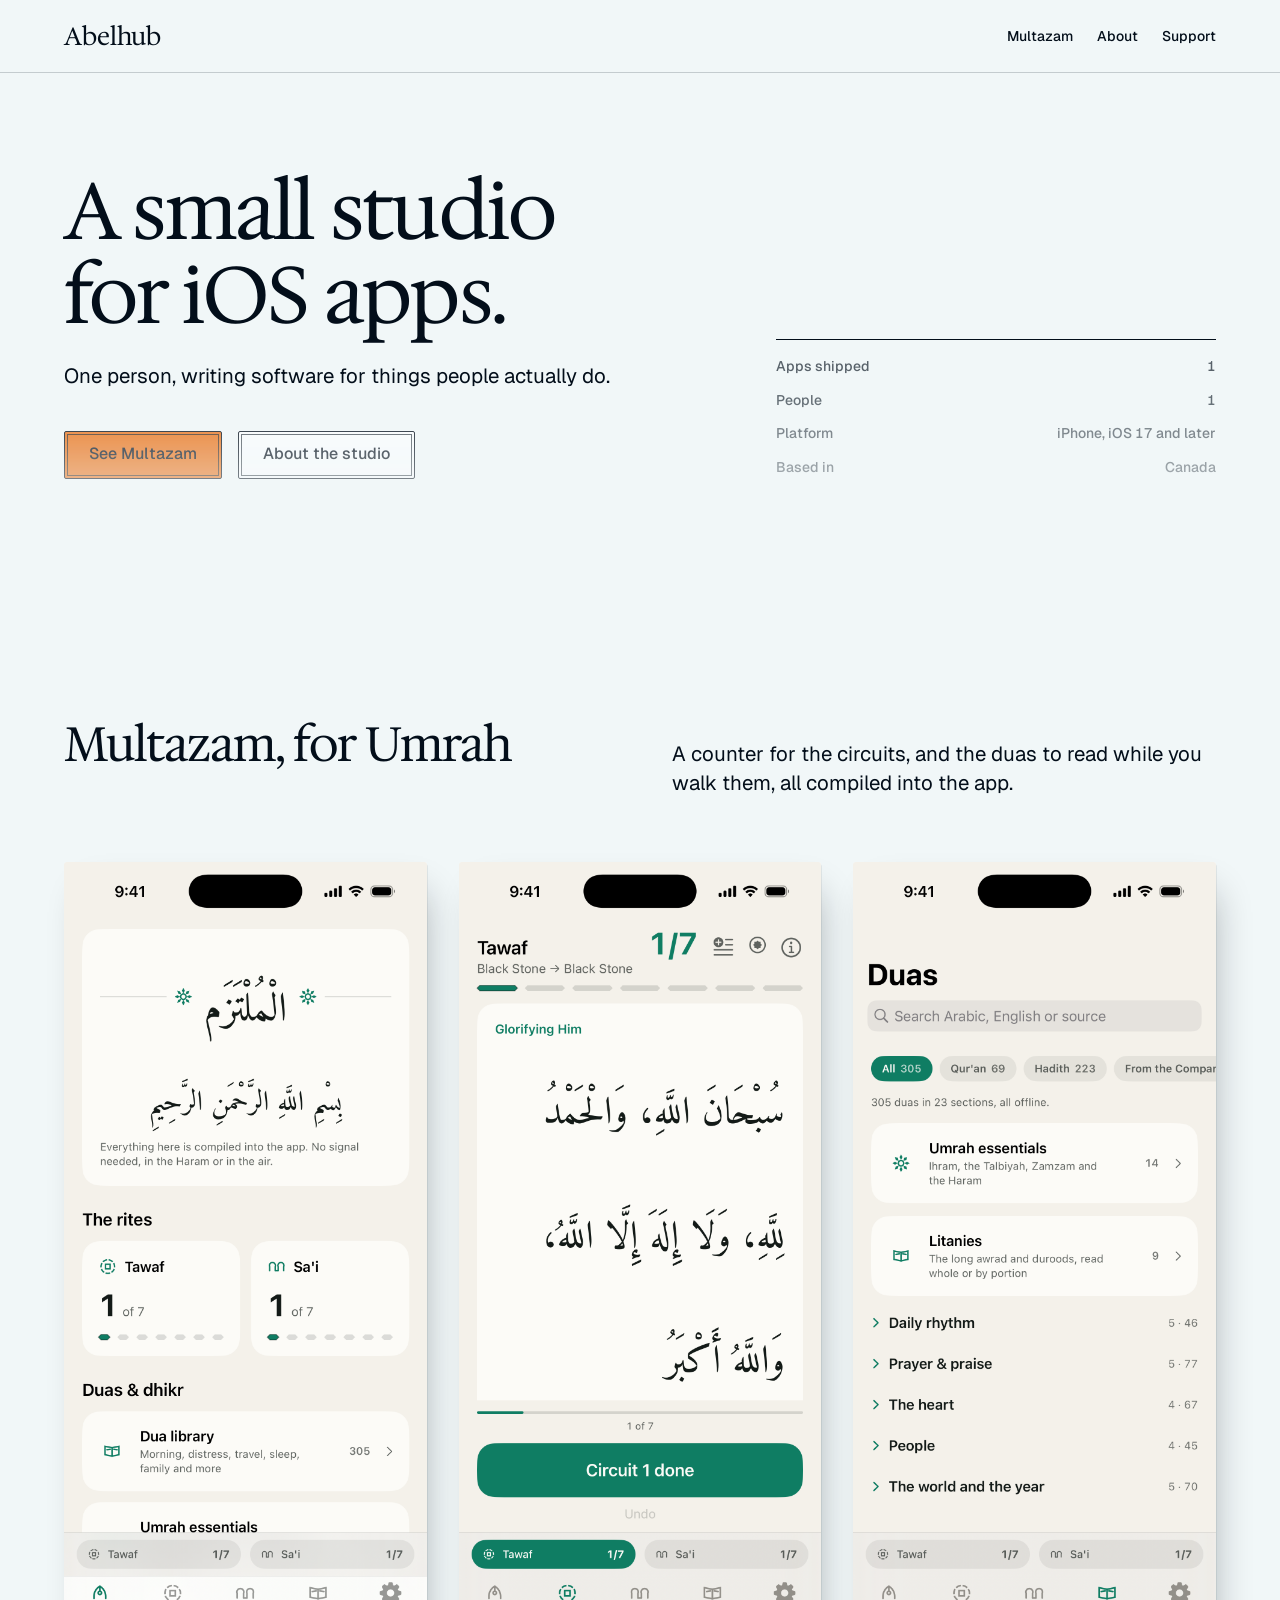
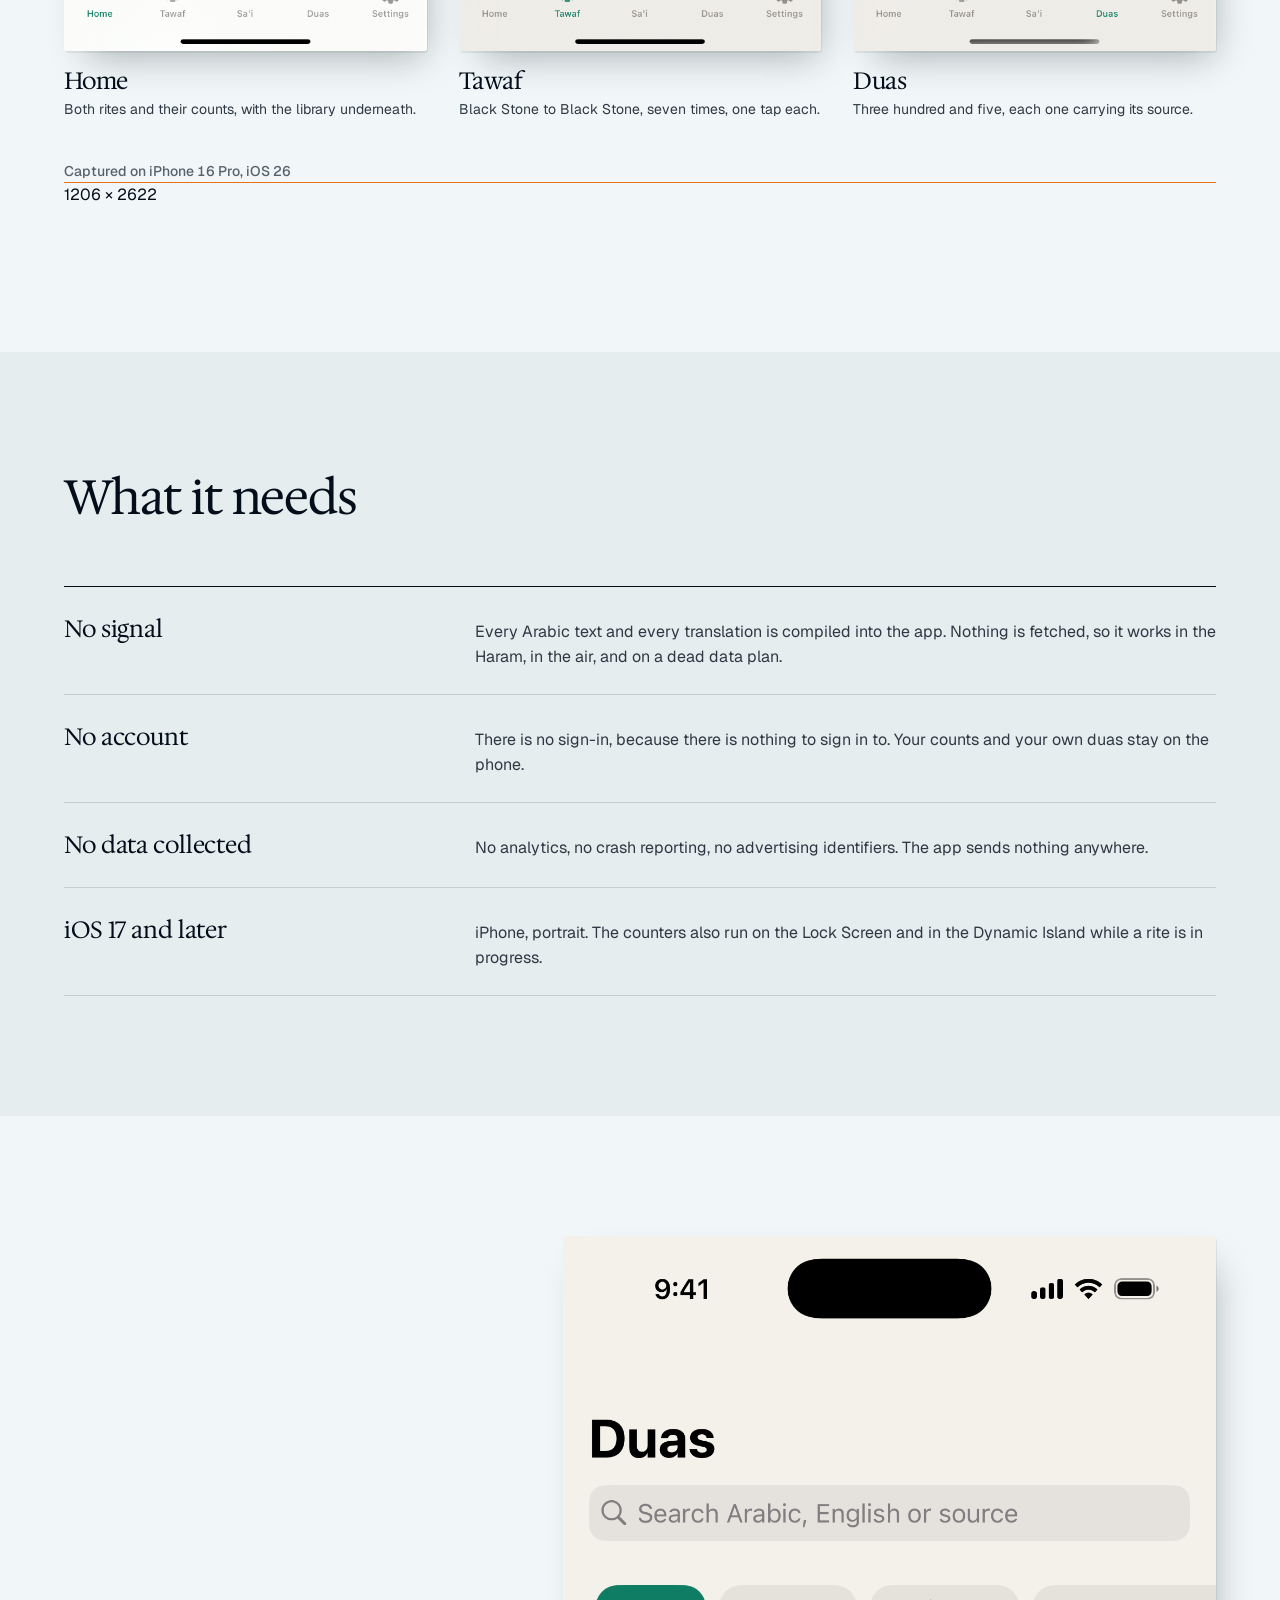
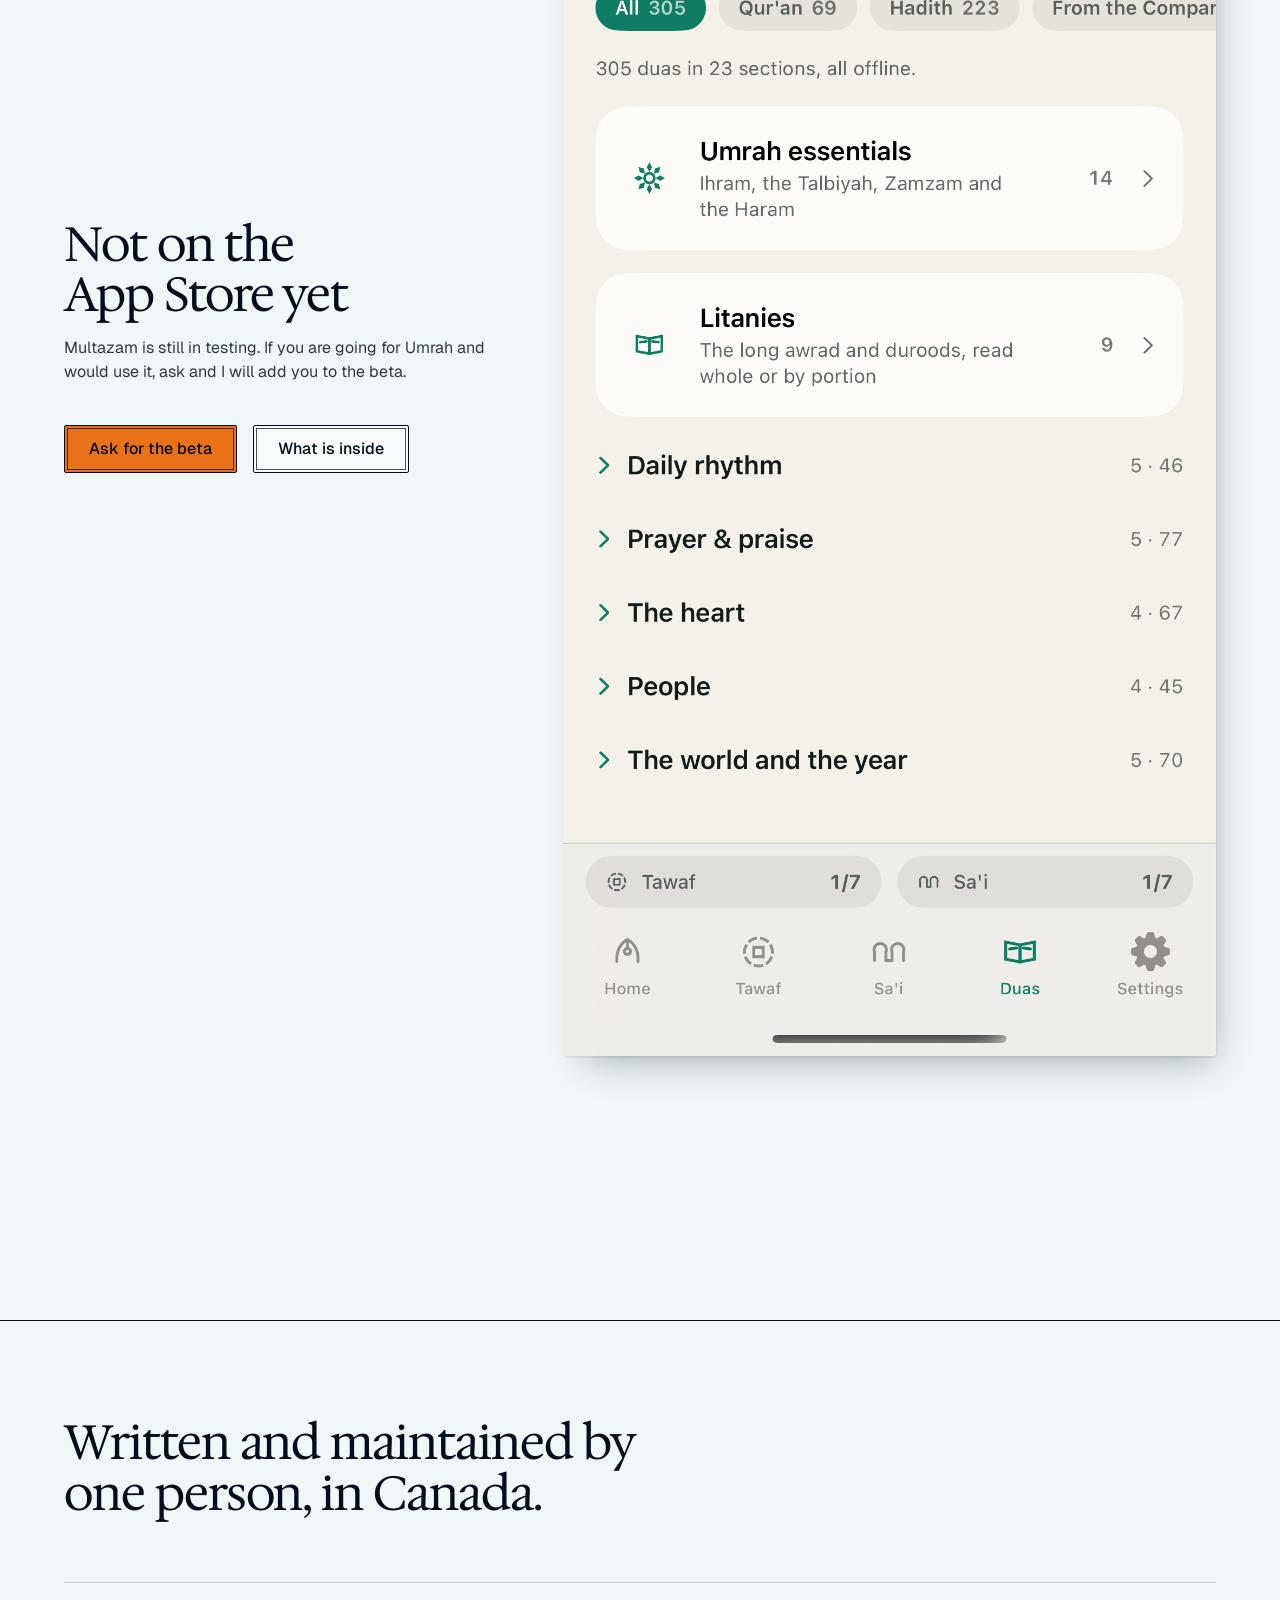
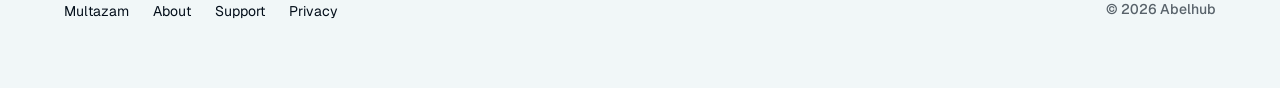
==== index.html @ 6ffc84e2 "Rebuild abelhub.com as static files for GitHub Pages Replaces the WordPress site. One page for the s" ====
<!doctype html>
<html lang="en">
<head>
<meta charset="utf-8">
<meta name="viewport" content="width=device-width, initial-scale=1">
<title>Abelhub, iOS apps made carefully</title>
<meta name="description" content="Abelhub is Abel Bacchus's studio. It makes Multazam, an offline iPhone companion for Umrah.">
<link rel="preconnect" href="https://fonts.googleapis.com">
<link rel="preconnect" href="https://fonts.gstatic.com" crossorigin>
<link href="https://fonts.googleapis.com/css2?family=Hedvig+Letters+Serif:opsz@12..24&family=Geist:wght@400;500&display=swap" rel="stylesheet">
<link rel="stylesheet" href="./site.css">
</head>
<body>

<header class="nav proof">
  <div class="container">
    <a class="wordmark" href="./">Abelhub</a>
    <nav aria-label="Primary">
      <ul class="nav-links">
        <li><a href="./apps/multazam.html">Multazam</a></li>
        <li><a href="./about.html">About</a></li>
        <li><a href="./contact.html">Support</a></li>
      </ul>
    </nav>
  </div>
</header>

<main>
  <section class="hero proof proof--fade">
    <div class="container">
      <div class="hero-grid">
        <div>
          <h1>A small studio for iOS apps.</h1>
          <p class="lead">One person, writing software for things people actually do.</p>
          <div class="actions">
            <a class="btn btn--primary" href="./apps/multazam.html">See Multazam</a>
            <a class="btn" href="./about.html">About the studio</a>
          </div>
        </div>
        <div class="hero-meta label">
          <div><span>Apps shipped</span><span class="num">1</span></div>
          <div><span>People</span><span class="num">1</span></div>
          <div><span>Platform</span><span>iPhone, iOS 17 and later</span></div>
          <div><span>Based in</span><span>Canada</span></div>
        </div>
      </div>
    </div>
  </section>

  <section class="section section--l">
    <div class="container">
      <div class="head head--split">
        <h2>Multazam, for Umrah</h2>
        <p class="lead">A counter for the circuits, and the duas to read while you walk them, all compiled into the app.</p>
      </div>

      <div class="screens">
        <article class="screen">
          <figure>
            <div class="shot crop crop--wide"><img src="./assets/multazam-home.png" alt="The Multazam home screen: the name in Arabic, the Bismillah, and cards counting Tawaf and Sa‘i." width="1206" height="2622" loading="lazy"></div>
          </figure>
          <figcaption>
            <h3>Home</h3>
            <p>Both rites and their counts, with the library underneath.</p>
          </figcaption>
        </article>
        <article class="screen">
          <figure>
            <div class="shot crop crop--wide"><img src="./assets/multazam-tawaf.png" alt="The Tawaf screen, showing circuit 1 of 7, an Arabic dhikr, and a button marking the circuit done." width="1206" height="2622" loading="lazy"></div>
          </figure>
          <figcaption>
            <h3>Tawaf</h3>
            <p>Black Stone to Black Stone, seven times, one tap each.</p>
          </figcaption>
        </article>
        <article class="screen">
          <figure>
            <div class="shot crop crop--wide"><img src="./assets/multazam-duas.png" alt="The dua library in Multazam, listing categories of supplications." width="1206" height="2622" loading="lazy"></div>
          </figure>
          <figcaption>
            <h3>Duas</h3>
            <p>Three hundred and five, each one carrying its source.</p>
          </figcaption>
        </article>
      </div>

      <p class="label rule-read" style="margin-top: var(--space-xl);">
        <span>Captured on iPhone 16 Pro, iOS 26</span><hr class="guide" aria-hidden="true"><span>1206 × 2622</span>
      </p>
    </div>
  </section>

  <section class="section band">
    <div class="container">
      <div class="head">
        <h2>What it needs</h2>
      </div>
      <dl class="set">
        <div class="row">
          <dt>No signal</dt>
          <dd>Every Arabic text and every translation is compiled into the app. Nothing is fetched, so it works in the Haram, in the air, and on a dead data plan.</dd>
        </div>
        <div class="row">
          <dt>No account</dt>
          <dd>There is no sign-in, because there is nothing to sign in to. Your counts and your own duas stay on the phone.</dd>
        </div>
        <div class="row">
          <dt>No data collected</dt>
          <dd>No analytics, no crash reporting, no advertising identifiers. The app sends nothing anywhere.</dd>
        </div>
        <div class="row">
          <dt>iOS 17 and later</dt>
          <dd>iPhone, portrait. The counters also run on the Lock Screen and in the Dynamic Island while a rite is in progress.</dd>
        </div>
      </dl>
    </div>
  </section>


  <section class="section">
    <div class="container">
      <div class="split">
        <div>
          <h2>Not on the App Store yet</h2>
          <p class="measure" style="margin-top: var(--space-md);">Multazam is still in testing. If you are going for Umrah and would use it, ask and I will add you to the beta.</p>
          <div class="actions" style="margin-top: var(--space-xl);">
            <a class="btn btn--primary" href="https://abelhub.atlassian.net/servicedesk/customer/portal/1">Ask for the beta</a>
            <a class="btn" href="./apps/multazam.html">What is inside</a>
          </div>
        </div>
        <figure style="margin: 0;">
          <div class="shot crop crop--wide"><img src="./assets/multazam-duas.png" alt="The dua library in Multazam, listing categories of supplications." width="1206" height="2622" loading="lazy"></div>
        </figure>
      </div>
    </div>
  </section>

</main>

<footer class="footer proof">
  <div class="container">
    <p class="sign">Written and maintained by one person, in Canada.</p>
    <div class="footer-foot">
      <ul class="footer-links">
        <li><a href="./apps/multazam.html">Multazam</a></li>
        <li><a href="./about.html">About</a></li>
        <li><a href="./contact.html">Support</a></li>
        <li><a href="./legal/multazam-privacy.html">Privacy</a></li>
      </ul>
      <p class="label">© 2026 Abelhub</p>
    </div>
  </div>
</footer>

</body>
</html>
---- site.css ----
/* Hallmark · shape: Marquee Hero · genre: editorial · theme: Studio (deal 1/3, seed small-static-abelhub-com-6acc·b96bb7f6·2026-11-04·r0) · job: try · draw: d36630
 * hero: Banner · nav: edge-aligned · footer: letter close · imagery: the product (simulator captures) · signature: the three real screens held on their own proof sheet, measured
 * axes: light/roman-serif/warm · posture: restrained · contrast: pass · fold: pass · v2.0.0 */
/* Hallmark · pre-emit critique: P4 H4 E3 S4 R4 V4 · weakest: E, the second app has no capture yet, so it sits in a slot with its facts rather than a drawn stand-in */
@import url("./tokens.css");
@import url("./base.css");

:root { --mask-opaque: oklch(0% 0.006 215); }

/* ---- proof ground, crop marks ---- */
.proof {
  background-image: var(--grain), radial-gradient(circle at 1px 1px, var(--color-dot) 1px, transparent 1.4px);
  background-size: 160px 160px, 24px 24px;
}
.proof--fade { -webkit-mask-image: linear-gradient(to bottom, var(--mask-opaque) 62%, transparent); mask-image: linear-gradient(to bottom, var(--mask-opaque) 62%, transparent); }

.crop { position: relative; --l: 8px; --o: 12px; }
.crop::before {
  content: ""; position: absolute; inset: calc(-1 * var(--o)); pointer-events: none;
  background:
    linear-gradient(var(--color-mark), var(--color-mark)) 0 var(--o) / var(--l) 1px no-repeat,
    linear-gradient(var(--color-mark), var(--color-mark)) var(--o) 0 / 1px var(--l) no-repeat,
    linear-gradient(var(--color-mark), var(--color-mark)) 100% var(--o) / var(--l) 1px no-repeat,
    linear-gradient(var(--color-mark), var(--color-mark)) calc(100% - var(--o)) 0 / 1px var(--l) no-repeat,
    linear-gradient(var(--color-mark), var(--color-mark)) 0 calc(100% - var(--o)) / var(--l) 1px no-repeat,
    linear-gradient(var(--color-mark), var(--color-mark)) var(--o) 100% / 1px var(--l) no-repeat,
    linear-gradient(var(--color-mark), var(--color-mark)) 100% calc(100% - var(--o)) / var(--l) 1px no-repeat,
    linear-gradient(var(--color-mark), var(--color-mark)) calc(100% - var(--o)) 100% / 1px var(--l) no-repeat;
}
.crop--wide { --l: 14px; --o: 18px; }

/* ---- type helpers ---- */
.label { font-size: var(--text-sm); font-weight: 500; color: var(--color-muted); font-variant-numeric: tabular-nums; }
.measure { max-width: 62ch; color: var(--color-ink-2); }
.display-s { font-family: var(--font-display); font-weight: var(--display-weight); font-size: var(--text-display-s); letter-spacing: var(--tracking-display); line-height: 1.02; }

/* ---- controls ---- */
.btn {
  position: relative; display: inline-flex; align-items: center; justify-content: center;
  min-height: 48px; padding-inline: var(--space-lg);
  border: var(--rule-hair) solid var(--color-ink); border-radius: 2px;
  background: var(--color-paper-hi); color: var(--color-ink);
  font-weight: 500; text-decoration: none; cursor: pointer;
  transition: background-color var(--dur-short) var(--ease-out), color var(--dur-short) var(--ease-out), transform var(--dur-short) var(--ease-out);
}
.btn::after { content: ""; position: absolute; inset: 2px; border: var(--rule-hair) solid var(--color-mark); pointer-events: none; }
.btn:hover { background: var(--color-paper-2); }
.btn:active { transform: translateY(1px); }
.btn--primary { background: var(--color-accent); color: var(--color-accent-ink); border-color: var(--color-accent-ink); }
.btn--primary:hover { background: color-mix(in oklab, var(--color-accent) 88%, var(--color-ink)); }
.btn[aria-disabled="true"] { opacity: 0.55; pointer-events: none; }
.actions { display: flex; flex-wrap: wrap; gap: var(--space-md); }

/* ---- nav: edge-aligned ---- */
.nav { border-bottom: var(--rule-hair) solid var(--color-rule); }
.nav .container { display: flex; align-items: center; justify-content: space-between; gap: var(--space-lg); min-height: 72px; }
.wordmark { font-family: var(--font-display); font-weight: var(--display-weight); font-size: 25px; letter-spacing: -0.005em; text-decoration: none; }
.nav-links { display: flex; align-items: center; gap: var(--space-lg); list-style: none; margin: 0; padding: 0; }
.nav-links a { font-size: var(--text-sm); font-weight: 500; text-decoration: none; }
.nav-links a:hover { text-decoration: underline; text-decoration-color: var(--color-accent); }

/* ---- hero: Banner ---- */
.hero { padding-block: var(--space-3xl) var(--space-3xl); }
.hero-grid { display: grid; grid-template-columns: minmax(0, 7fr) minmax(0, 5fr); gap: var(--space-3xl); align-items: end; }
.hero h1 { font-size: var(--text-display); max-width: 14ch; }
.hero .lead { margin-top: var(--space-lg); }
.hero .actions { margin-top: var(--space-xl); }
.hero-meta { display: grid; gap: var(--space-sm); align-content: end; border-top: var(--rule-hair) solid var(--color-ink); padding-top: var(--space-md); }
.hero-meta div { display: flex; justify-content: space-between; gap: var(--space-md); }
.guide { height: var(--rule-hair); background: var(--color-accent); border: 0; margin: 0; }

/* ---- sections ---- */
.section { padding-block: var(--section-gap-s); }
.section--l { padding-block: var(--section-gap); }
.band { background: var(--color-paper-2); }
.head { display: grid; gap: var(--space-md); margin-bottom: var(--space-2xl); }
.head--split { grid-template-columns: 5fr 5fr; gap: var(--space-2xl); align-items: baseline; }
.head--split .lead { justify-self: end; }

/* ---- screens: the signature ---- */
.screens { display: grid; grid-template-columns: repeat(3, minmax(0, 1fr)); gap: var(--gap-columns); }
.screen { display: grid; gap: var(--space-md); }
.screen figure { margin: 0; }
.shot { background: var(--color-paper-hi); box-shadow: var(--shadow-sheet); border-radius: var(--radius-card); overflow: hidden; }
.shot img { width: 100%; }
.screen figcaption { display: grid; gap: var(--space-2xs); }
.screen h3 { font-size: var(--text-title); }
.screen p { font-size: var(--text-sm); color: var(--color-ink-2); }
.rule-read { display: flex; align-items: center; gap: var(--space-sm); }
.rule-read .guide { flex: 1; }

/* ---- rows ---- */
.set { border-top: var(--rule-hair) solid var(--color-ink); margin: 0; }
.set > .row { border-bottom: var(--rule-hair) solid var(--color-rule); }
.row { display: grid; grid-template-columns: 4fr 8fr; gap: var(--space-xl); padding-block: var(--space-lg); align-items: baseline; }
.row dt, .row h3 { font-family: var(--font-display); font-weight: var(--display-weight); font-size: var(--text-title); letter-spacing: -0.005em; margin: 0; }
.row dd { margin: 0; color: var(--color-ink-2); }

/* ---- split ---- */
.split { display: grid; grid-template-columns: minmax(0, 5fr) minmax(0, 7fr); gap: var(--gap-columns); align-items: center; }
.split--flip { grid-template-columns: minmax(0, 7fr) minmax(0, 5fr); }
.slot { aspect-ratio: 4 / 3; border-radius: var(--radius-card); display: grid; place-content: center; text-align: center; padding: var(--space-xl); gap: var(--space-xs); }
.slot .label { color: var(--color-muted); }

/* ---- prose pages ---- */
.prose { max-width: 68ch; display: grid; gap: var(--space-lg); }
.prose h2 { font-size: var(--text-title); margin-top: var(--space-xl); }
.prose ul { margin: 0; padding-left: 1.2em; display: grid; gap: var(--space-xs); color: var(--color-ink-2); }
.prose a { text-decoration-color: var(--color-accent); }
.prose .label + h1 { margin-top: var(--space-xs); }

/* ---- footer: letter close ---- */
.footer { border-top: var(--rule-hair) solid var(--color-ink); padding-block: var(--space-3xl) var(--space-2xl); margin-top: var(--section-gap); }
.footer .sign { font-family: var(--font-display); font-weight: var(--display-weight); font-size: var(--text-section); letter-spacing: var(--tracking-display); line-height: 1.05; max-width: 22ch; }
.footer-foot { display: flex; flex-wrap: wrap; justify-content: space-between; gap: var(--space-lg); margin-top: var(--space-2xl); padding-top: var(--space-md); border-top: var(--rule-hair) solid var(--color-rule); }
.footer-links { display: flex; flex-wrap: wrap; gap: var(--space-lg); list-style: none; margin: 0; padding: 0; }
.footer-links a { font-size: var(--text-sm); text-decoration: none; }
.footer-links a:hover { text-decoration: underline; text-decoration-color: var(--color-accent); }

/* ---- responsive ---- */
@media (max-width: 60rem) {
  .shot { max-width: 340px; margin-inline: auto; }
  .hero-grid, .split, .split--flip, .head--split { grid-template-columns: minmax(0, 1fr); gap: var(--space-xl); }
  .head--split .lead { justify-self: start; }
  .screens { grid-template-columns: repeat(2, minmax(0, 1fr)); gap: var(--gap-columns); }
  .row { grid-template-columns: minmax(0, 1fr); gap: var(--space-xs); }
  .hero h1 { font-size: var(--text-display-s); }
}
@media (max-width: 40rem) {
  .screens { grid-template-columns: minmax(0, 1fr); }
  .nav .container { flex-wrap: wrap; padding-block: var(--space-sm); }
}
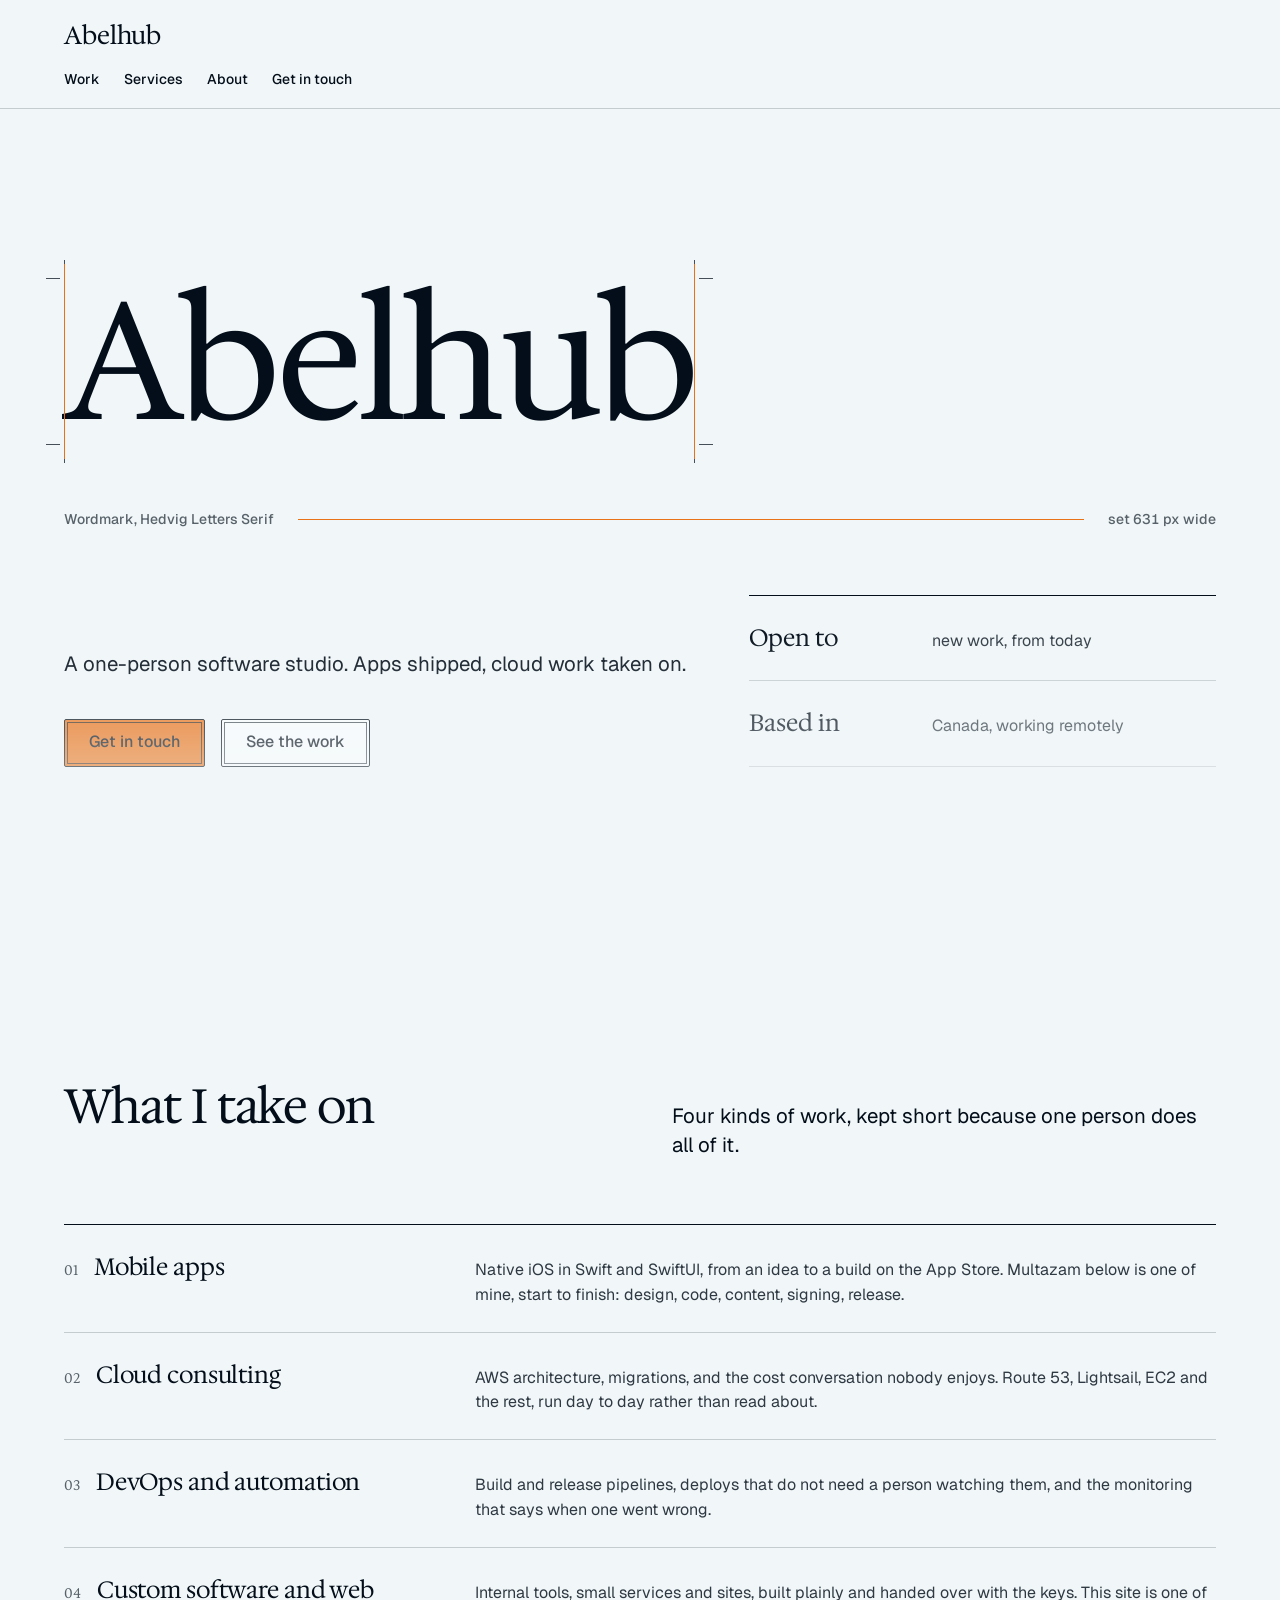
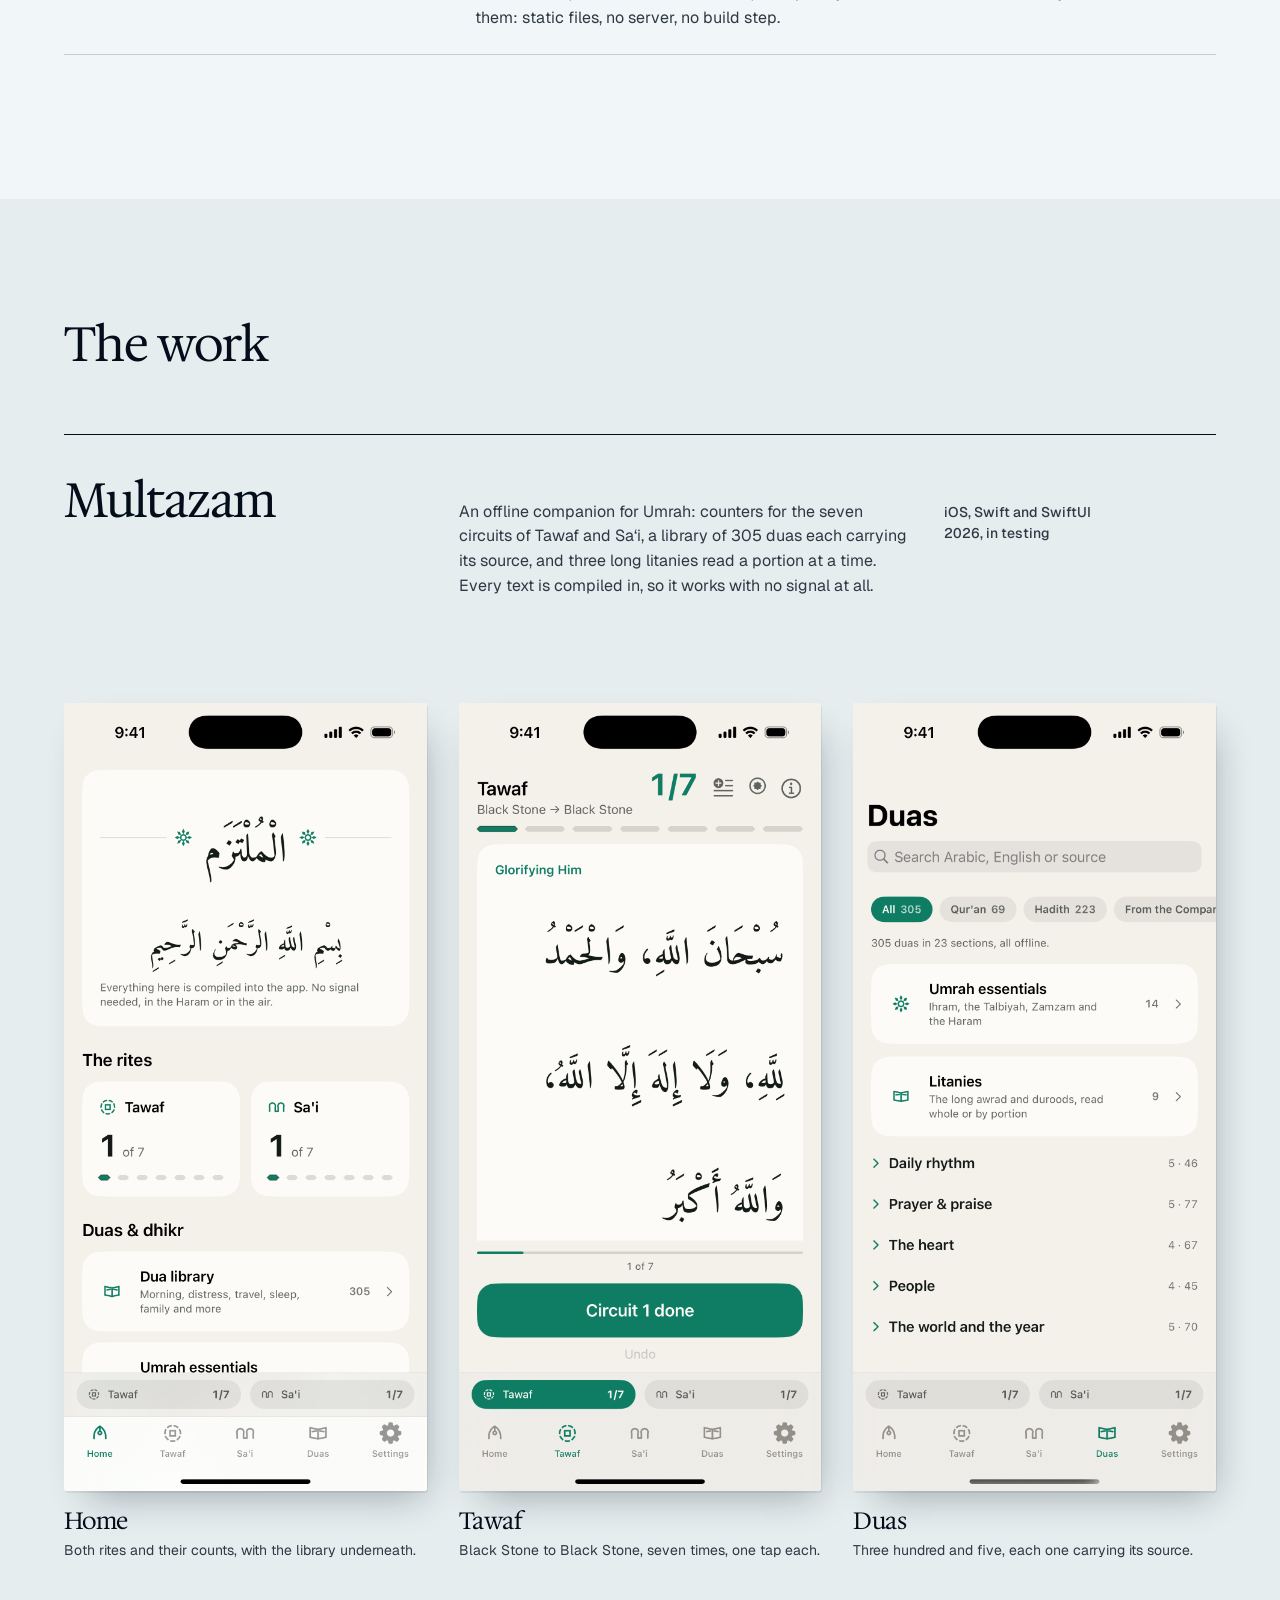
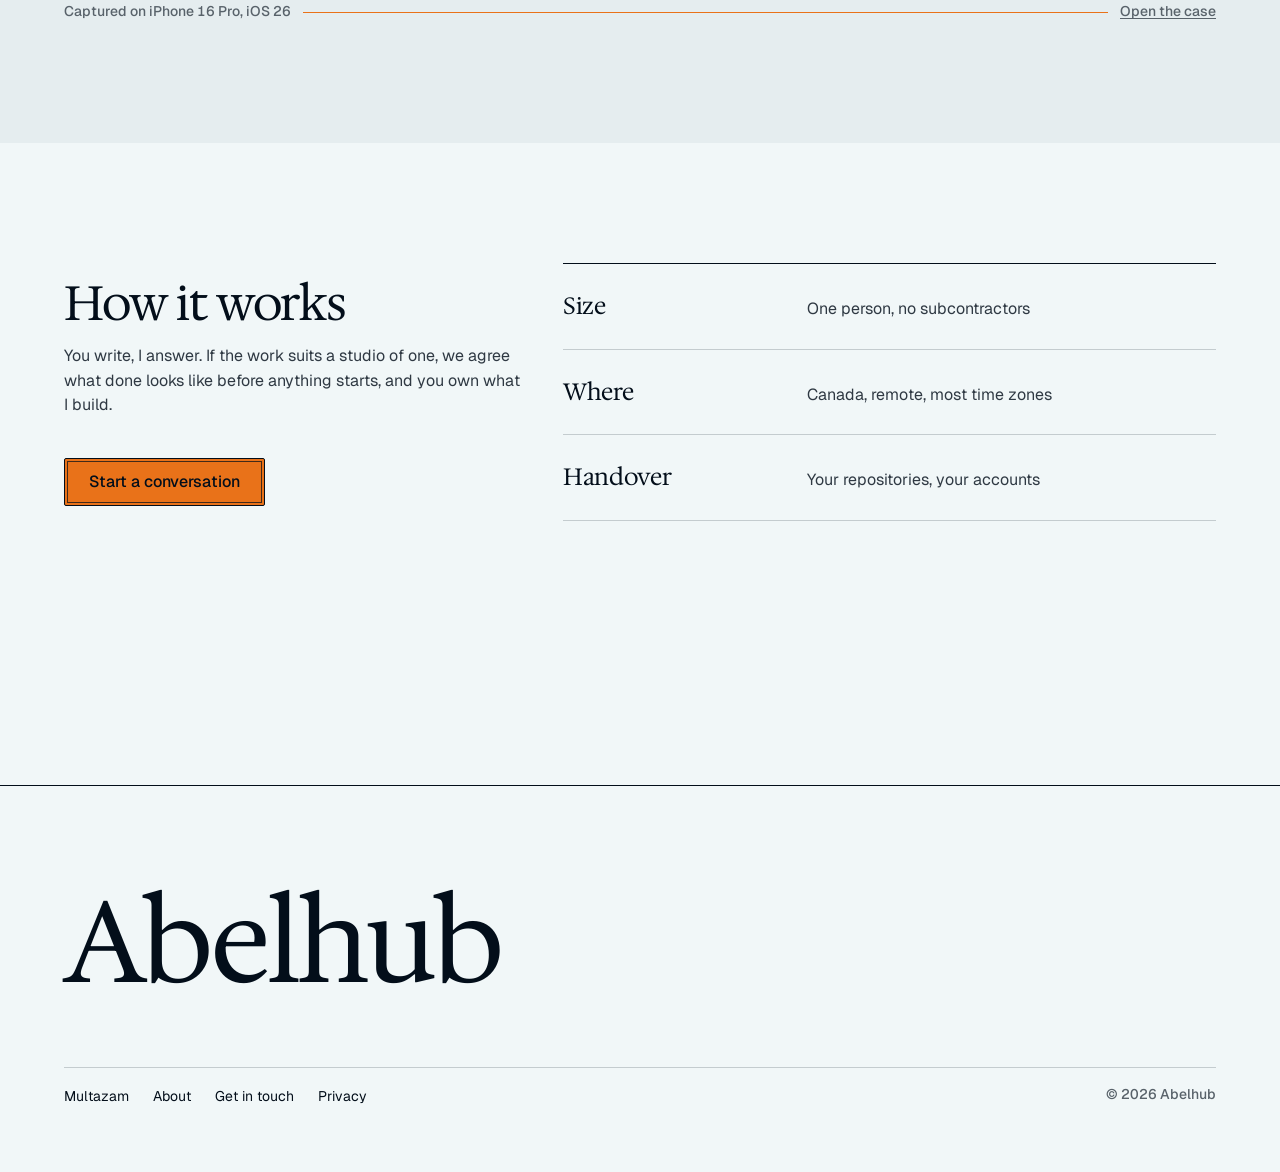
==== commit 6e748402: "Carry the consulting work, not just the app The site read as one app and its privacy policy. It now " ====
--- a/index.html
+++ b/index.html
@@ -3,8 +3,8 @@
 <head>
 <meta charset="utf-8">
 <meta name="viewport" content="width=device-width, initial-scale=1">
-<title>Abelhub, iOS apps made carefully</title>
-<meta name="description" content="Abelhub is Abel Bacchus's studio. It makes Multazam, an offline iPhone companion for Umrah.">
+<title>Abelhub, a one-person software studio</title>
+<meta name="description" content="Abelhub is Abel Bacchus's studio: iOS and mobile apps, cloud consulting, DevOps automation, and custom software. Open to new work.">
 <link rel="preconnect" href="https://fonts.googleapis.com">
 <link rel="preconnect" href="https://fonts.gstatic.com" crossorigin>
 <link href="https://fonts.googleapis.com/css2?family=Hedvig+Letters+Serif:opsz@12..24&family=Geist:wght@400;500&display=swap" rel="stylesheet">
@@ -12,139 +12,140 @@
 </head>
 <body>
 
-<header class="nav proof">
+<header class="nav nav--mast proof">
   <div class="container">
     <a class="wordmark" href="./">Abelhub</a>
     <nav aria-label="Primary">
       <ul class="nav-links">
-        <li><a href="./apps/multazam.html">Multazam</a></li>
+        <li><a href="#work">Work</a></li>
+        <li><a href="#services">Services</a></li>
         <li><a href="./about.html">About</a></li>
-        <li><a href="./contact.html">Support</a></li>
+        <li><a href="./contact.html">Get in touch</a></li>
       </ul>
     </nav>
   </div>
 </header>
 
 <main>
-  <section class="hero proof proof--fade">
+  <section class="poster proof proof--fade">
     <div class="container">
-      <div class="hero-grid">
+      <div class="construct crop crop--wide">
+        <span class="edge edge--l" aria-hidden="true"></span>
+        <span class="edge edge--r" aria-hidden="true"></span>
+        <h1 class="construct-word">Abelhub</h1>
+      </div>
+
+      <p class="readout label">
+        <span>Wordmark, Hedvig Letters Serif</span>
+        <span class="guide" aria-hidden="true"></span>
+        <span>set <span class="num" id="wm-width">to the width of its column</span></span>
+      </p>
+
+      <div class="poster-say">
         <div>
-          <h1>A small studio for iOS apps.</h1>
-          <p class="lead">One person, writing software for things people actually do.</p>
-          <div class="actions">
-            <a class="btn btn--primary" href="./apps/multazam.html">See Multazam</a>
-            <a class="btn" href="./about.html">About the studio</a>
+          <p class="lead">A one-person software studio. Apps shipped, cloud work taken on.</p>
+          <div class="actions" style="margin-top: var(--space-xl);">
+            <a class="btn btn--primary" href="./contact.html">Get in touch</a>
+            <a class="btn" href="#work">See the work</a>
           </div>
         </div>
-        <div class="hero-meta label">
-          <div><span>Apps shipped</span><span class="num">1</span></div>
-          <div><span>People</span><span class="num">1</span></div>
-          <div><span>Platform</span><span>iPhone, iOS 17 and later</span></div>
-          <div><span>Based in</span><span>Canada</span></div>
-        </div>
+        <dl class="set" style="border-top-color: var(--color-ink);">
+          <div class="row"><dt>Open to</dt><dd>new work, from today</dd></div>
+          <div class="row"><dt>Based in</dt><dd>Canada, working remotely</dd></div>
+        </dl>
       </div>
     </div>
   </section>
 
-  <section class="section section--l">
+  <section class="section section--l" id="services">
     <div class="container">
       <div class="head head--split">
-        <h2>Multazam, for Umrah</h2>
-        <p class="lead">A counter for the circuits, and the duas to read while you walk them, all compiled into the app.</p>
-      </div>
-
-      <div class="screens">
-        <article class="screen">
-          <figure>
-            <div class="shot crop crop--wide"><img src="./assets/multazam-home.png" alt="The Multazam home screen: the name in Arabic, the Bismillah, and cards counting Tawaf and Sa‘i." width="1206" height="2622" loading="lazy"></div>
-          </figure>
-          <figcaption>
-            <h3>Home</h3>
-            <p>Both rites and their counts, with the library underneath.</p>
-          </figcaption>
-        </article>
-        <article class="screen">
-          <figure>
-            <div class="shot crop crop--wide"><img src="./assets/multazam-tawaf.png" alt="The Tawaf screen, showing circuit 1 of 7, an Arabic dhikr, and a button marking the circuit done." width="1206" height="2622" loading="lazy"></div>
-          </figure>
-          <figcaption>
-            <h3>Tawaf</h3>
-            <p>Black Stone to Black Stone, seven times, one tap each.</p>
-          </figcaption>
-        </article>
-        <article class="screen">
-          <figure>
-            <div class="shot crop crop--wide"><img src="./assets/multazam-duas.png" alt="The dua library in Multazam, listing categories of supplications." width="1206" height="2622" loading="lazy"></div>
-          </figure>
-          <figcaption>
-            <h3>Duas</h3>
-            <p>Three hundred and five, each one carrying its source.</p>
-          </figcaption>
-        </article>
-      </div>
-
-      <p class="label rule-read" style="margin-top: var(--space-xl);">
-        <span>Captured on iPhone 16 Pro, iOS 26</span><hr class="guide" aria-hidden="true"><span>1206 × 2622</span>
-      </p>
-    </div>
-  </section>
-
-  <section class="section band">
-    <div class="container">
-      <div class="head">
-        <h2>What it needs</h2>
+        <h2>What I take on</h2>
+        <p class="lead">Four kinds of work, kept short because one person does all of it.</p>
       </div>
       <dl class="set">
-        <div class="row">
-          <dt>No signal</dt>
-          <dd>Every Arabic text and every translation is compiled into the app. Nothing is fetched, so it works in the Haram, in the air, and on a dead data plan.</dd>
+        <div class="row service">
+          <dt><span class="n">01</span> Mobile apps</dt>
+          <dd>Native iOS in Swift and SwiftUI, from an idea to a build on the App Store. Multazam below is one of mine, start to finish: design, code, content, signing, release.</dd>
         </div>
-        <div class="row">
-          <dt>No account</dt>
-          <dd>There is no sign-in, because there is nothing to sign in to. Your counts and your own duas stay on the phone.</dd>
+        <div class="row service">
+          <dt><span class="n">02</span> Cloud consulting</dt>
+          <dd>AWS architecture, migrations, and the cost conversation nobody enjoys. Route 53, Lightsail, EC2 and the rest, run day to day rather than read about.</dd>
         </div>
-        <div class="row">
-          <dt>No data collected</dt>
-          <dd>No analytics, no crash reporting, no advertising identifiers. The app sends nothing anywhere.</dd>
+        <div class="row service">
+          <dt><span class="n">03</span> DevOps and automation</dt>
+          <dd>Build and release pipelines, deploys that do not need a person watching them, and the monitoring that says when one went wrong.</dd>
         </div>
-        <div class="row">
-          <dt>iOS 17 and later</dt>
-          <dd>iPhone, portrait. The counters also run on the Lock Screen and in the Dynamic Island while a rite is in progress.</dd>
+        <div class="row service">
+          <dt><span class="n">04</span> Custom software and web</dt>
+          <dd>Internal tools, small services and sites, built plainly and handed over with the keys. This site is one of them: static files, no server, no build step.</dd>
         </div>
       </dl>
     </div>
   </section>
 
+  <section class="section band" id="work">
+    <div class="container">
+      <div class="head">
+        <h2>The work</h2>
+      </div>
+      <div class="set">
+        <article class="index-row">
+          <h3>Multazam</h3>
+          <p>An offline companion for Umrah: counters for the seven circuits of Tawaf and Sa‘i, a library of 305 duas each carrying its source, and three long litanies read a portion at a time. Every text is compiled in, so it works with no signal at all.</p>
+          <p class="label">iOS, Swift and SwiftUI<br>2026, in testing</p>
+        </article>
+      </div>
+
+      <div class="screens" style="margin-top: var(--space-2xl);">
+        <article class="screen">
+          <figure><div class="shot crop crop--wide"><img src="./assets/multazam-home.png" alt="The Multazam home screen: the name in Arabic, the Bismillah, and cards counting Tawaf and Sa‘i." width="1206" height="2622" loading="lazy"></div></figure>
+          <figcaption><h3>Home</h3><p>Both rites and their counts, with the library underneath.</p></figcaption>
+        </article>
+        <article class="screen">
+          <figure><div class="shot crop crop--wide"><img src="./assets/multazam-tawaf.png" alt="The Tawaf screen, showing circuit 1 of 7, an Arabic dhikr, and a button marking the circuit done." width="1206" height="2622" loading="lazy"></div></figure>
+          <figcaption><h3>Tawaf</h3><p>Black Stone to Black Stone, seven times, one tap each.</p></figcaption>
+        </article>
+        <article class="screen">
+          <figure><div class="shot crop crop--wide"><img src="./assets/multazam-duas.png" alt="The dua library in Multazam, listing categories of supplications." width="1206" height="2622" loading="lazy"></div></figure>
+          <figcaption><h3>Duas</h3><p>Three hundred and five, each one carrying its source.</p></figcaption>
+        </article>
+      </div>
+
+      <p class="label rule-read" style="margin-top: var(--space-xl);">
+        <span>Captured on iPhone 16 Pro, iOS 26</span><span class="guide" aria-hidden="true"></span><a href="./apps/multazam.html">Open the case</a>
+      </p>
+    </div>
+  </section>
 
   <section class="section">
     <div class="container">
       <div class="split">
         <div>
-          <h2>Not on the App Store yet</h2>
-          <p class="measure" style="margin-top: var(--space-md);">Multazam is still in testing. If you are going for Umrah and would use it, ask and I will add you to the beta.</p>
+          <h2>How it works</h2>
+          <p class="measure" style="margin-top: var(--space-md);">You write, I answer. If the work suits a studio of one, we agree what done looks like before anything starts, and you own what I build.</p>
           <div class="actions" style="margin-top: var(--space-xl);">
-            <a class="btn btn--primary" href="https://abelhub.atlassian.net/servicedesk/customer/portal/1">Ask for the beta</a>
-            <a class="btn" href="./apps/multazam.html">What is inside</a>
+            <a class="btn btn--primary" href="./contact.html">Start a conversation</a>
           </div>
         </div>
-        <figure style="margin: 0;">
-          <div class="shot crop crop--wide"><img src="./assets/multazam-duas.png" alt="The dua library in Multazam, listing categories of supplications." width="1206" height="2622" loading="lazy"></div>
-        </figure>
+        <dl class="set" style="border-top-color: var(--color-ink);">
+          <div class="row"><dt>Size</dt><dd>One person, no subcontractors</dd></div>
+          <div class="row"><dt>Where</dt><dd>Canada, remote, most time zones</dd></div>
+          <div class="row"><dt>Handover</dt><dd>Your repositories, your accounts</dd></div>
+        </dl>
       </div>
     </div>
   </section>
-
 </main>
 
-<footer class="footer proof">
+<footer class="footer footer--mast proof">
   <div class="container">
-    <p class="sign">Written and maintained by one person, in Canada.</p>
+    <p class="sign">Abelhub</p>
     <div class="footer-foot">
       <ul class="footer-links">
         <li><a href="./apps/multazam.html">Multazam</a></li>
         <li><a href="./about.html">About</a></li>
-        <li><a href="./contact.html">Support</a></li>
+        <li><a href="./contact.html">Get in touch</a></li>
         <li><a href="./legal/multazam-privacy.html">Privacy</a></li>
       </ul>
       <p class="label">© 2026 Abelhub</p>
@@ -152,5 +153,15 @@
   </div>
 </footer>
 
+<script>
+(() => {
+  const el = document.getElementById('wm-width');
+  const word = document.querySelector('.construct-word');
+  if (!el || !word) return;
+  const show = () => { el.textContent = Math.round(word.getBoundingClientRect().width) + ' px wide'; };
+  show();
+  addEventListener('resize', show, { passive: true });
+})();
+</script>
 </body>
 </html>
--- a/site.css
+++ b/site.css
@@ -1,7 +1,8 @@
-/* Hallmark · shape: Marquee Hero · genre: editorial · theme: Studio (deal 1/3, seed small-static-abelhub-com-6acc·b96bb7f6·2026-11-04·r0) · job: try · draw: d36630
- * hero: Banner · nav: edge-aligned · footer: letter close · imagery: the product (simulator captures) · signature: the three real screens held on their own proof sheet, measured
+/* Hallmark · shape: Index-First · genre: editorial · theme: Studio (kept, deal 1/3, seed small-static-abelhub-com-6acc) · job: hire · draw: 071b90 · redesign: full
+ * hero: Poster · nav: masthead · footer: mast · imagery: the product · signature: the wordmark under construction, measured at its real rendered width
  * axes: light/roman-serif/warm · posture: restrained · contrast: pass · fold: pass · v2.0.0 */
-/* Hallmark · pre-emit critique: P4 H4 E3 S4 R4 V4 · weakest: E, the second app has no capture yet, so it sits in a slot with its facts rather than a drawn stand-in */
+/* Hallmark · pre-emit critique: P4 H4 E3 S4 R4 V4 · weakest: E, the only work shown is my own app, because there is no client work to show yet */
+/* Hallmark · swapped the draw: Stat-Led needs figures nobody has, so the work is an index that opens; search-led nav has nothing to search on six pages, so masthead */
 @import url("./tokens.css");
 @import url("./base.css");
 
@@ -130,3 +131,42 @@
   .screens { grid-template-columns: minmax(0, 1fr); }
   .nav .container { flex-wrap: wrap; padding-block: var(--space-sm); }
 }
+
+/* ---- poster hero: the wordmark under construction ---- */
+.poster { min-height: 92dvh; display: grid; align-content: center; padding-block: var(--space-3xl); }
+.poster .container { display: grid; gap: var(--space-2xl); }
+.construct { position: relative; justify-self: start; max-width: 100%; }
+.construct-word {
+  font-family: var(--font-display); font-weight: var(--display-weight);
+  font-size: clamp(56px, 13vw, 184px); line-height: 1; letter-spacing: var(--tracking-display);
+  display: block; overflow-wrap: break-word; min-width: 0;
+}
+.construct .edge { position: absolute; top: -14px; bottom: -14px; width: var(--rule-hair); background: var(--color-accent); }
+.construct .edge--l { left: 0; } .construct .edge--r { right: 0; }
+.readout { display: flex; flex-wrap: wrap; gap: var(--space-lg); align-items: center; }
+.readout .guide { flex: 1 1 80px; min-width: 40px; }
+.poster-say { display: grid; grid-template-columns: minmax(0, 7fr) minmax(0, 5fr); gap: var(--gap-columns); align-items: end; }
+.poster-say .actions { justify-content: start; }
+
+/* ---- masthead nav ---- */
+.nav--mast .container { flex-direction: column; align-items: stretch; gap: var(--space-sm); padding-block: var(--space-md); min-height: 0; }
+.nav--mast .nav-links { justify-content: flex-start; }
+
+/* ---- index of work ---- */
+.index-row { display: grid; grid-template-columns: minmax(0, 4fr) minmax(0, 5fr) minmax(0, 3fr); gap: var(--gap-columns); padding-block: var(--space-xl); align-items: baseline; }
+.index-row h3 { font-size: var(--text-section); line-height: 1.05; }
+.index-row .label { align-self: baseline; }
+.index-row p { color: var(--color-ink-2); }
+
+/* ---- services ---- */
+.service dt { display: flex; gap: var(--space-md); align-items: baseline; }
+.service .n { font-size: var(--text-sm); color: var(--color-muted); font-variant-numeric: tabular-nums; }
+
+/* ---- mast footer ---- */
+.footer--mast .sign { font-size: clamp(48px, 9vw, 120px); max-width: none; }
+
+@media (max-width: 60rem) {
+  .poster-say { grid-template-columns: minmax(0, 1fr); gap: var(--space-lg); }
+  .index-row { grid-template-columns: minmax(0, 1fr); gap: var(--space-xs); }
+  .poster { min-height: 0; }
+}
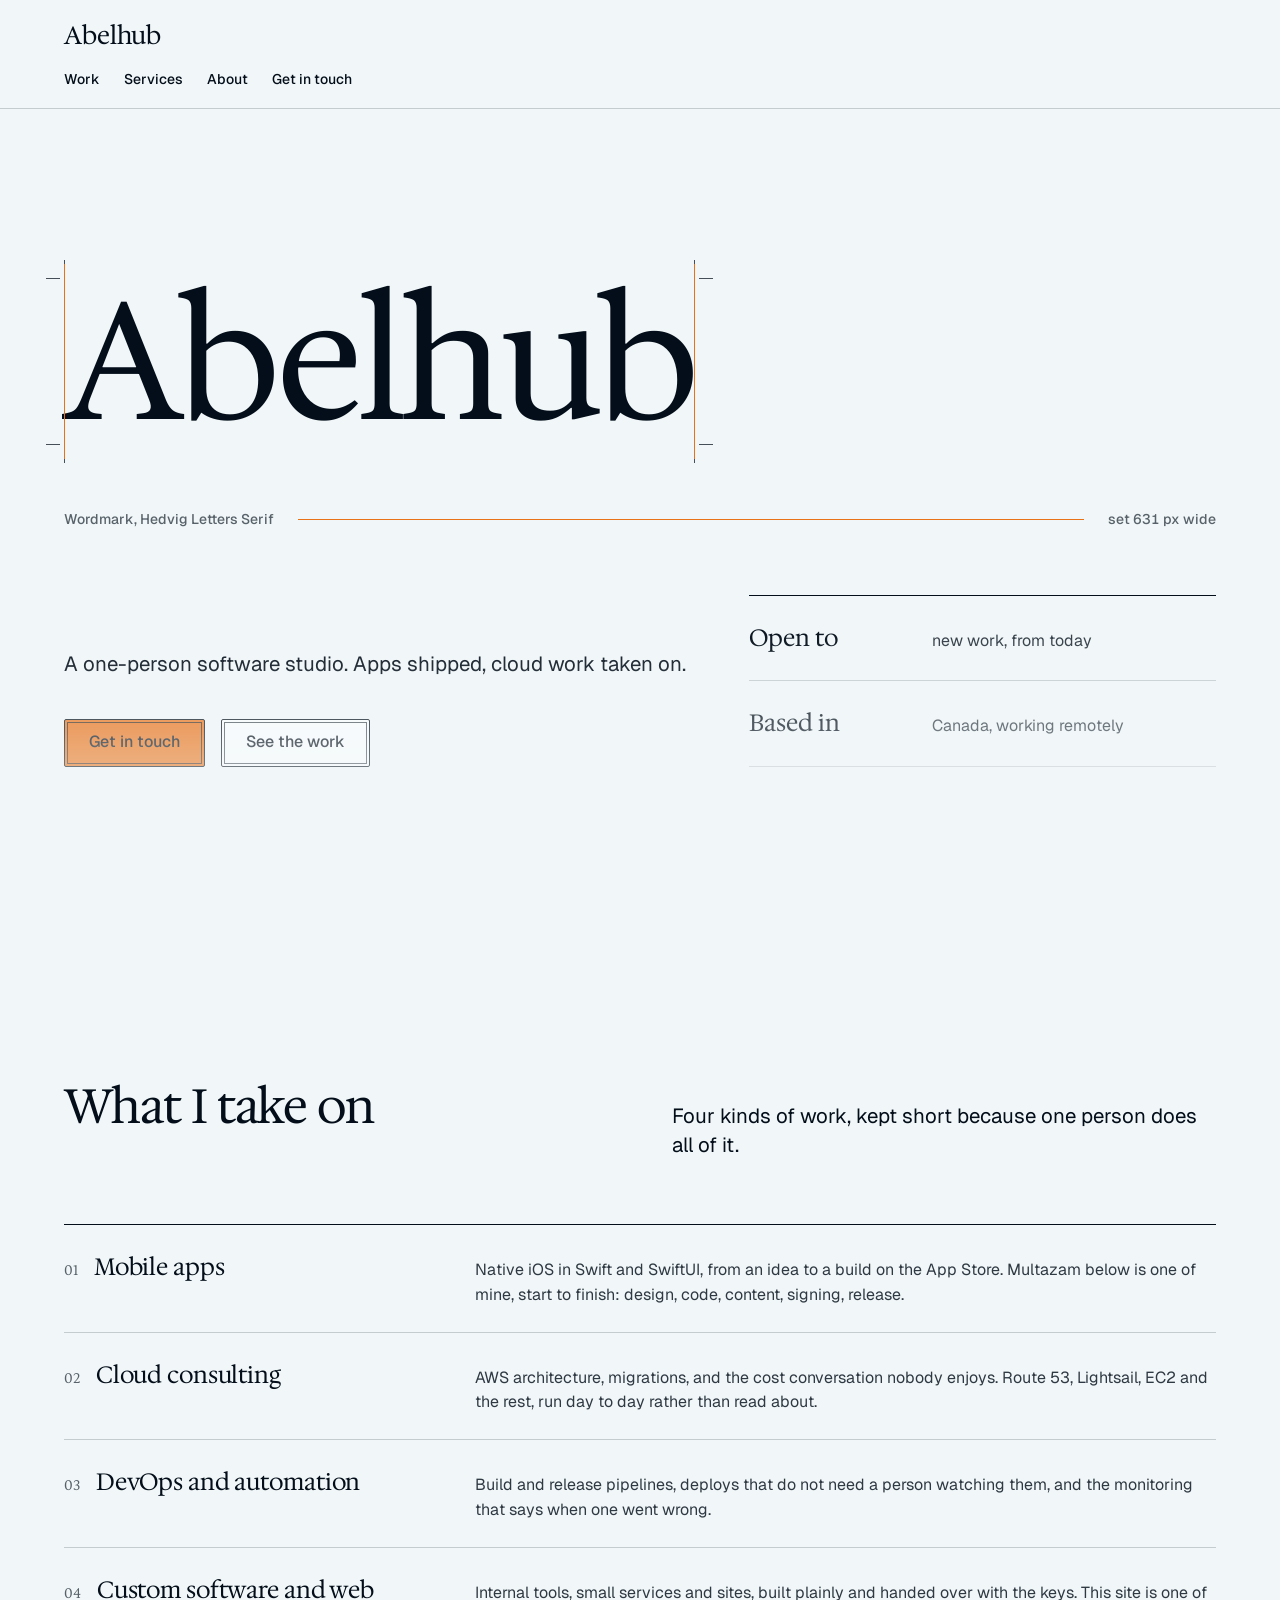
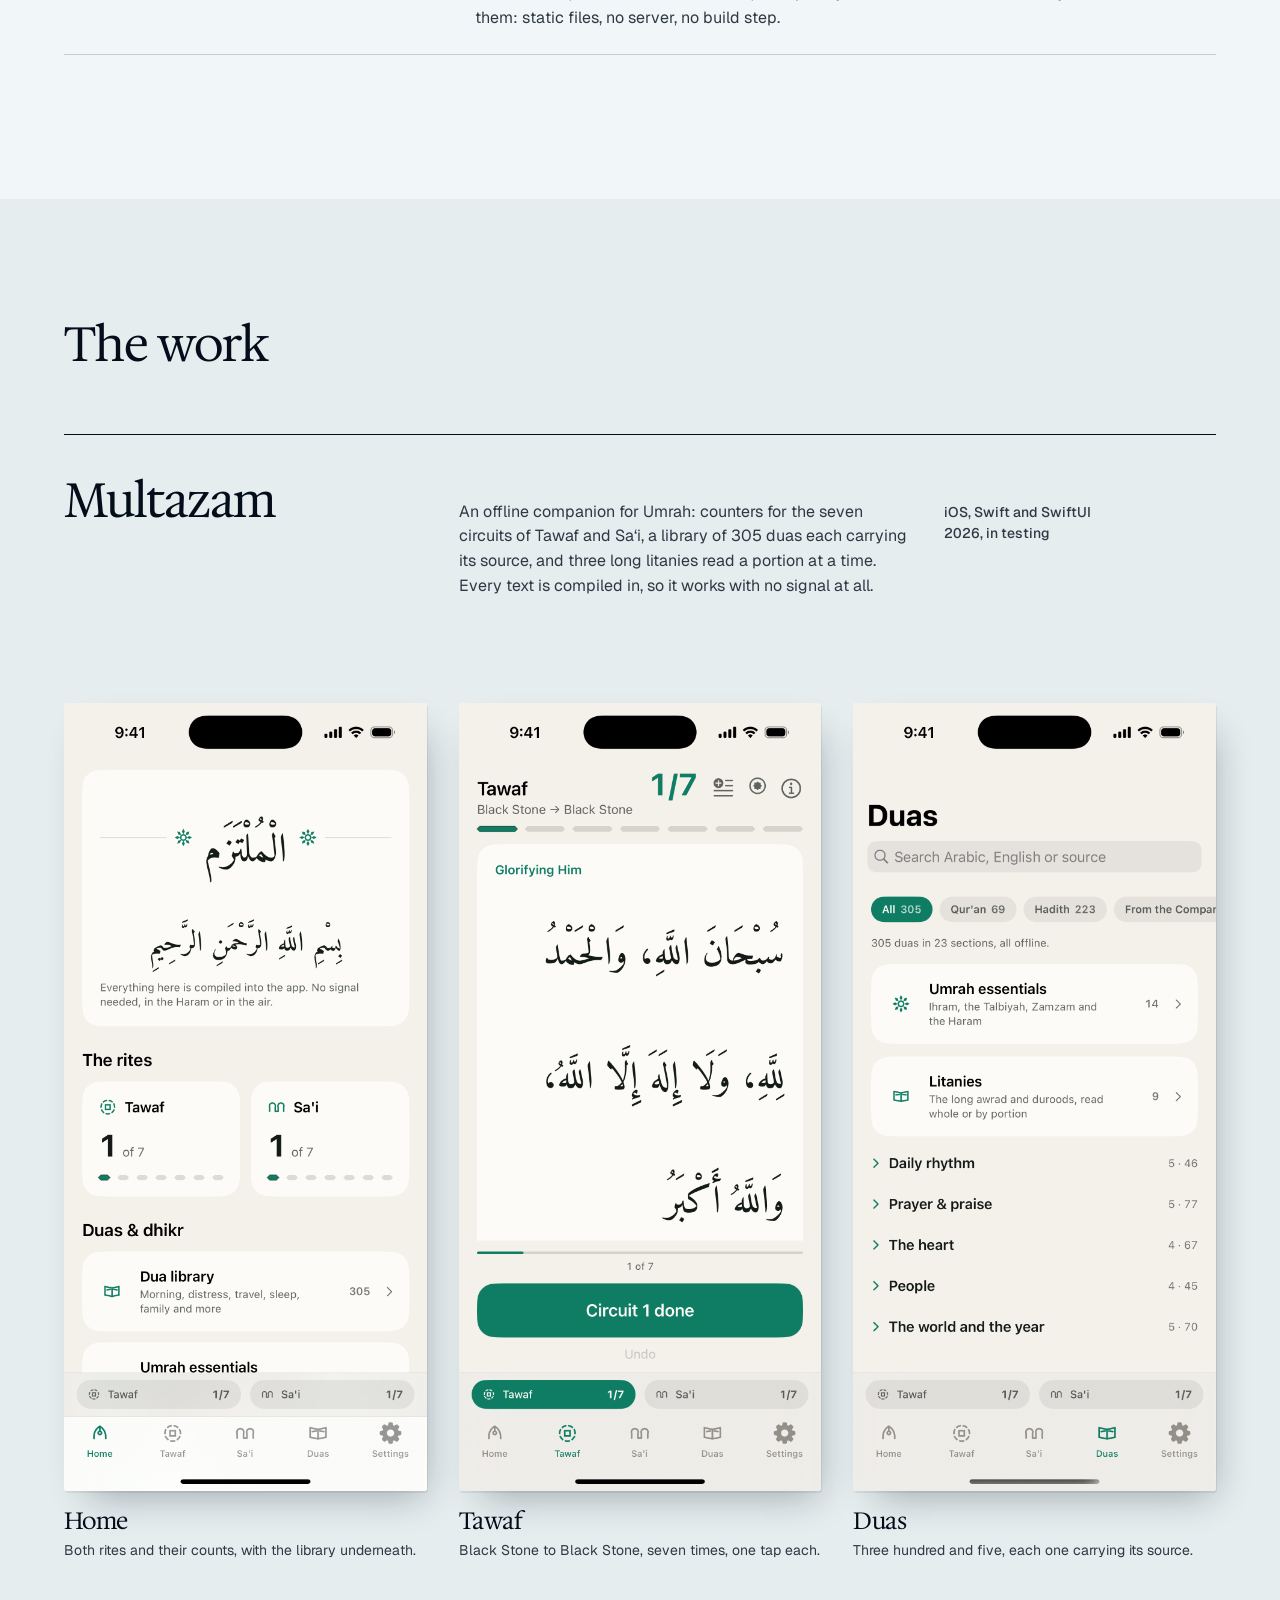
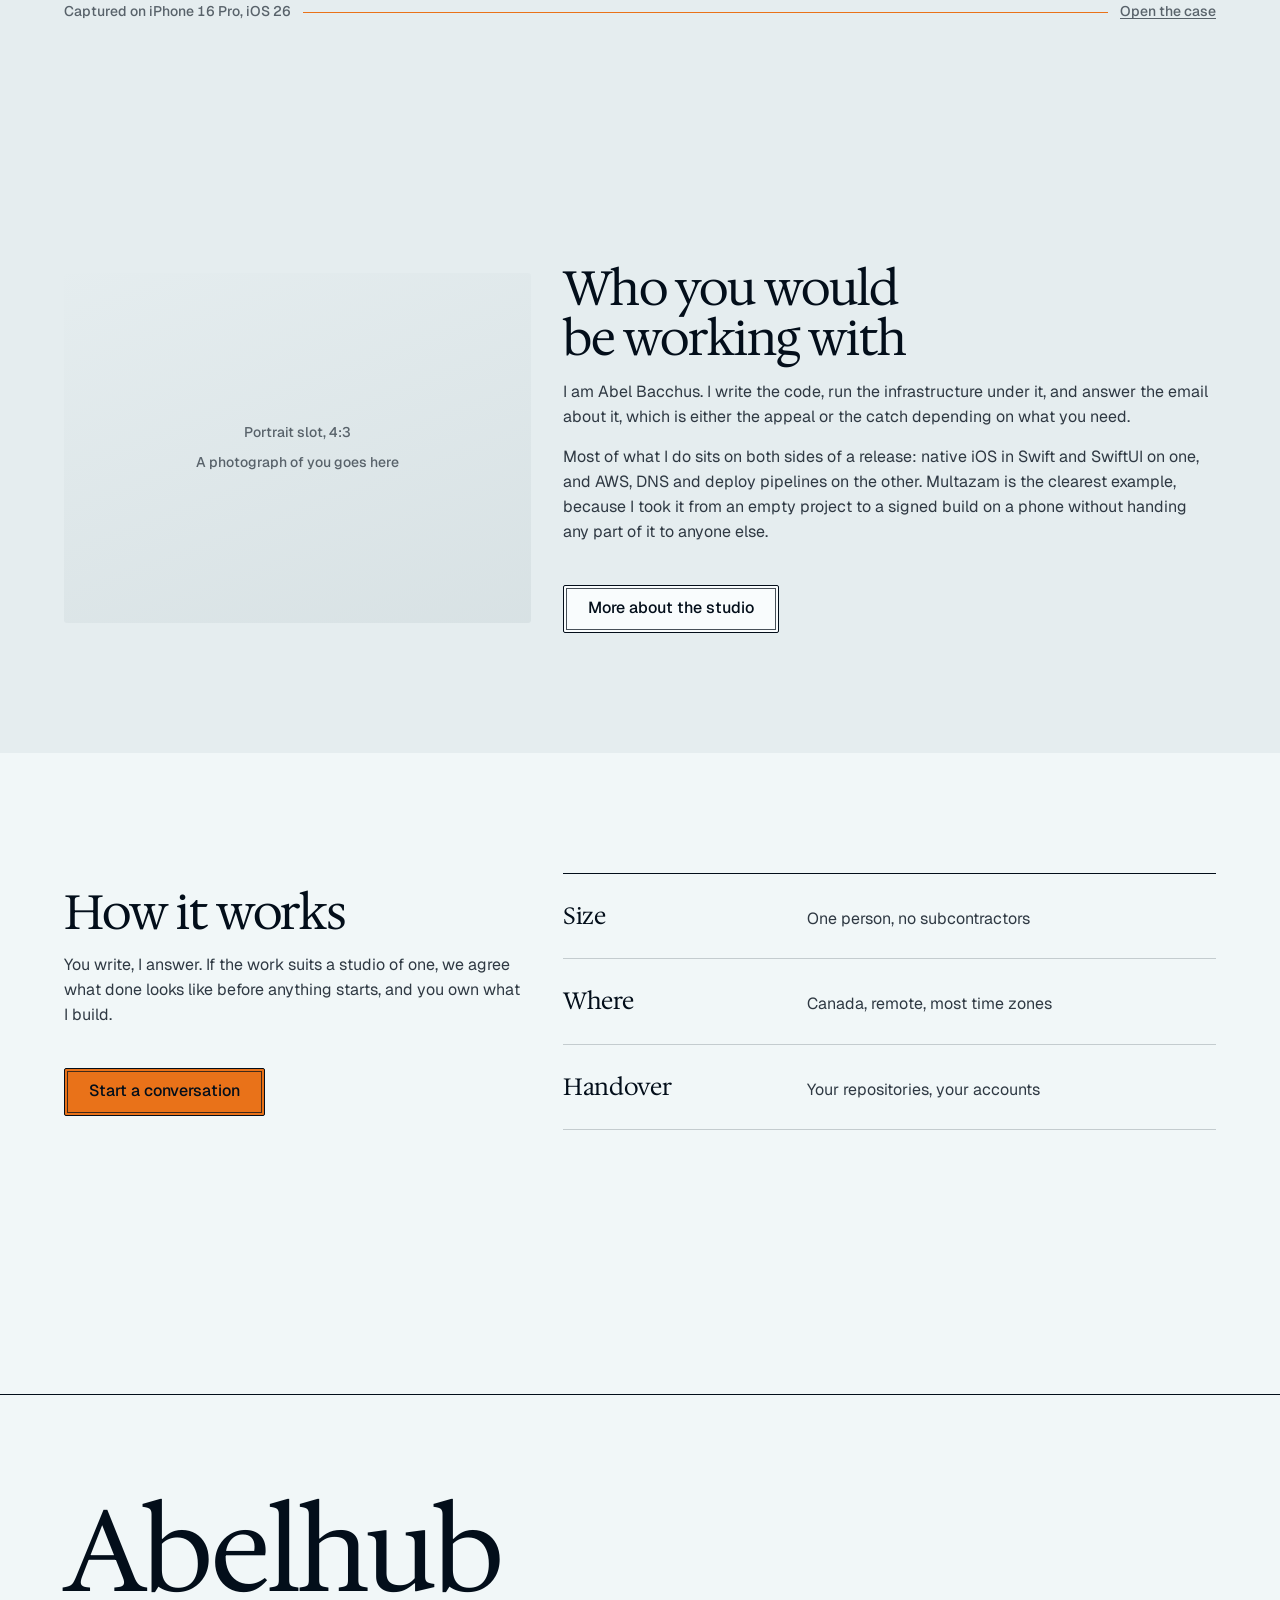
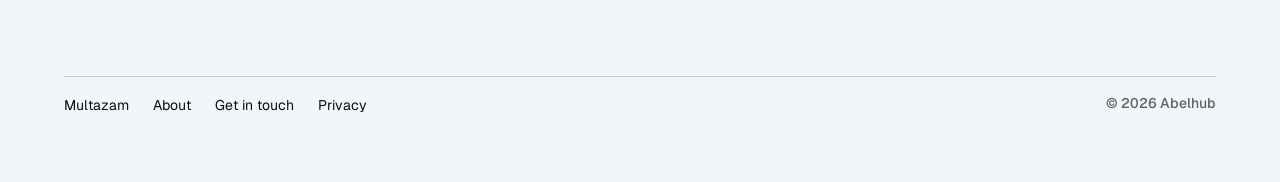
==== commit 825f44f4: "Say who the studio is, and give a plain address to write to The hire job wants a direct contact, so " ====
--- a/index.html
+++ b/index.html
@@ -19,7 +19,7 @@
       <ul class="nav-links">
         <li><a href="#work">Work</a></li>
         <li><a href="#services">Services</a></li>
-        <li><a href="./about.html">About</a></li>
+        <li><a href="#about">About</a></li>
         <li><a href="./contact.html">Get in touch</a></li>
       </ul>
     </nav>
@@ -118,6 +118,25 @@
     </div>
   </section>
 
+
+  <section class="section band" id="about">
+    <div class="container">
+      <div class="split">
+        <div class="slot crop" data-slot="portrait" data-alt="Abel Bacchus">
+          <span class="label">Portrait slot, 4:3</span>
+          <span class="label">A photograph of you goes here</span>
+        </div>
+        <div>
+          <h2>Who you would be working with</h2>
+          <p class="measure" style="margin-top: var(--space-md);">I am Abel Bacchus. I write the code, run the infrastructure under it, and answer the email about it, which is either the appeal or the catch depending on what you need.</p>
+          <p class="measure" style="margin-top: var(--space-md);">Most of what I do sits on both sides of a release: native iOS in Swift and SwiftUI on one, and AWS, DNS and deploy pipelines on the other. Multazam is the clearest example, because I took it from an empty project to a signed build on a phone without handing any part of it to anyone else.</p>
+          <div class="actions" style="margin-top: var(--space-xl);">
+            <a class="btn" href="./about.html">More about the studio</a>
+          </div>
+        </div>
+      </div>
+    </div>
+  </section>
   <section class="section">
     <div class="container">
       <div class="split">
@@ -153,6 +172,9 @@
   </div>
 </footer>
 
+<script>window.hallmarkSlots = (m) => { for (const [k, v] of Object.entries(m)) { const s = document.querySelector(`[data-slot="${k}"]`); if (!s) continue; const im = new Image(); im.src = typeof v === 'string' ? v : v.src; im.alt = (typeof v === 'object' && v.alt) || s.dataset.alt || ''; s.querySelectorAll(':scope > img').forEach((o) => o.remove()); s.prepend(im); } };
+document.querySelectorAll('[data-slot] img').forEach((i) => { if (i.complete && !i.naturalWidth) i.remove(); else i.addEventListener('error', () => i.remove(), { once: true }); });</script>
+
 <script>
 (() => {
   const el = document.getElementById('wm-width');
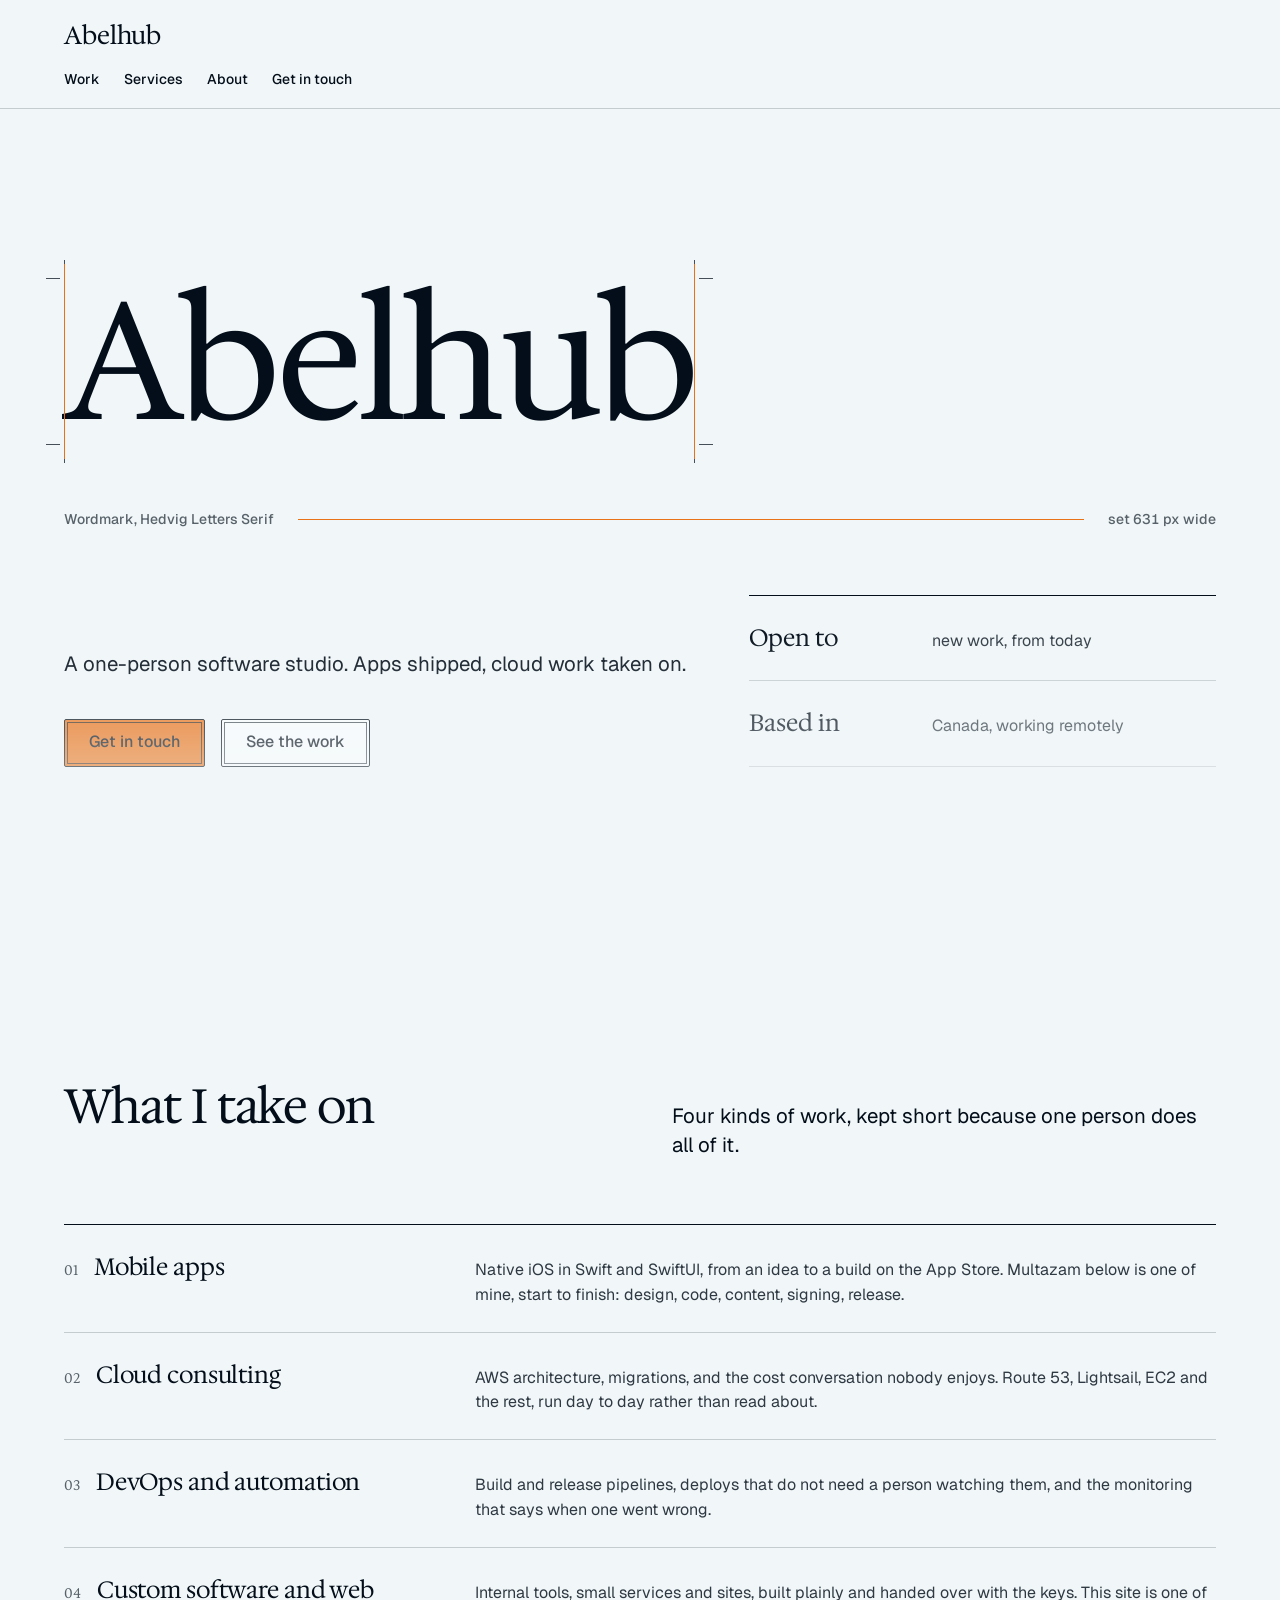
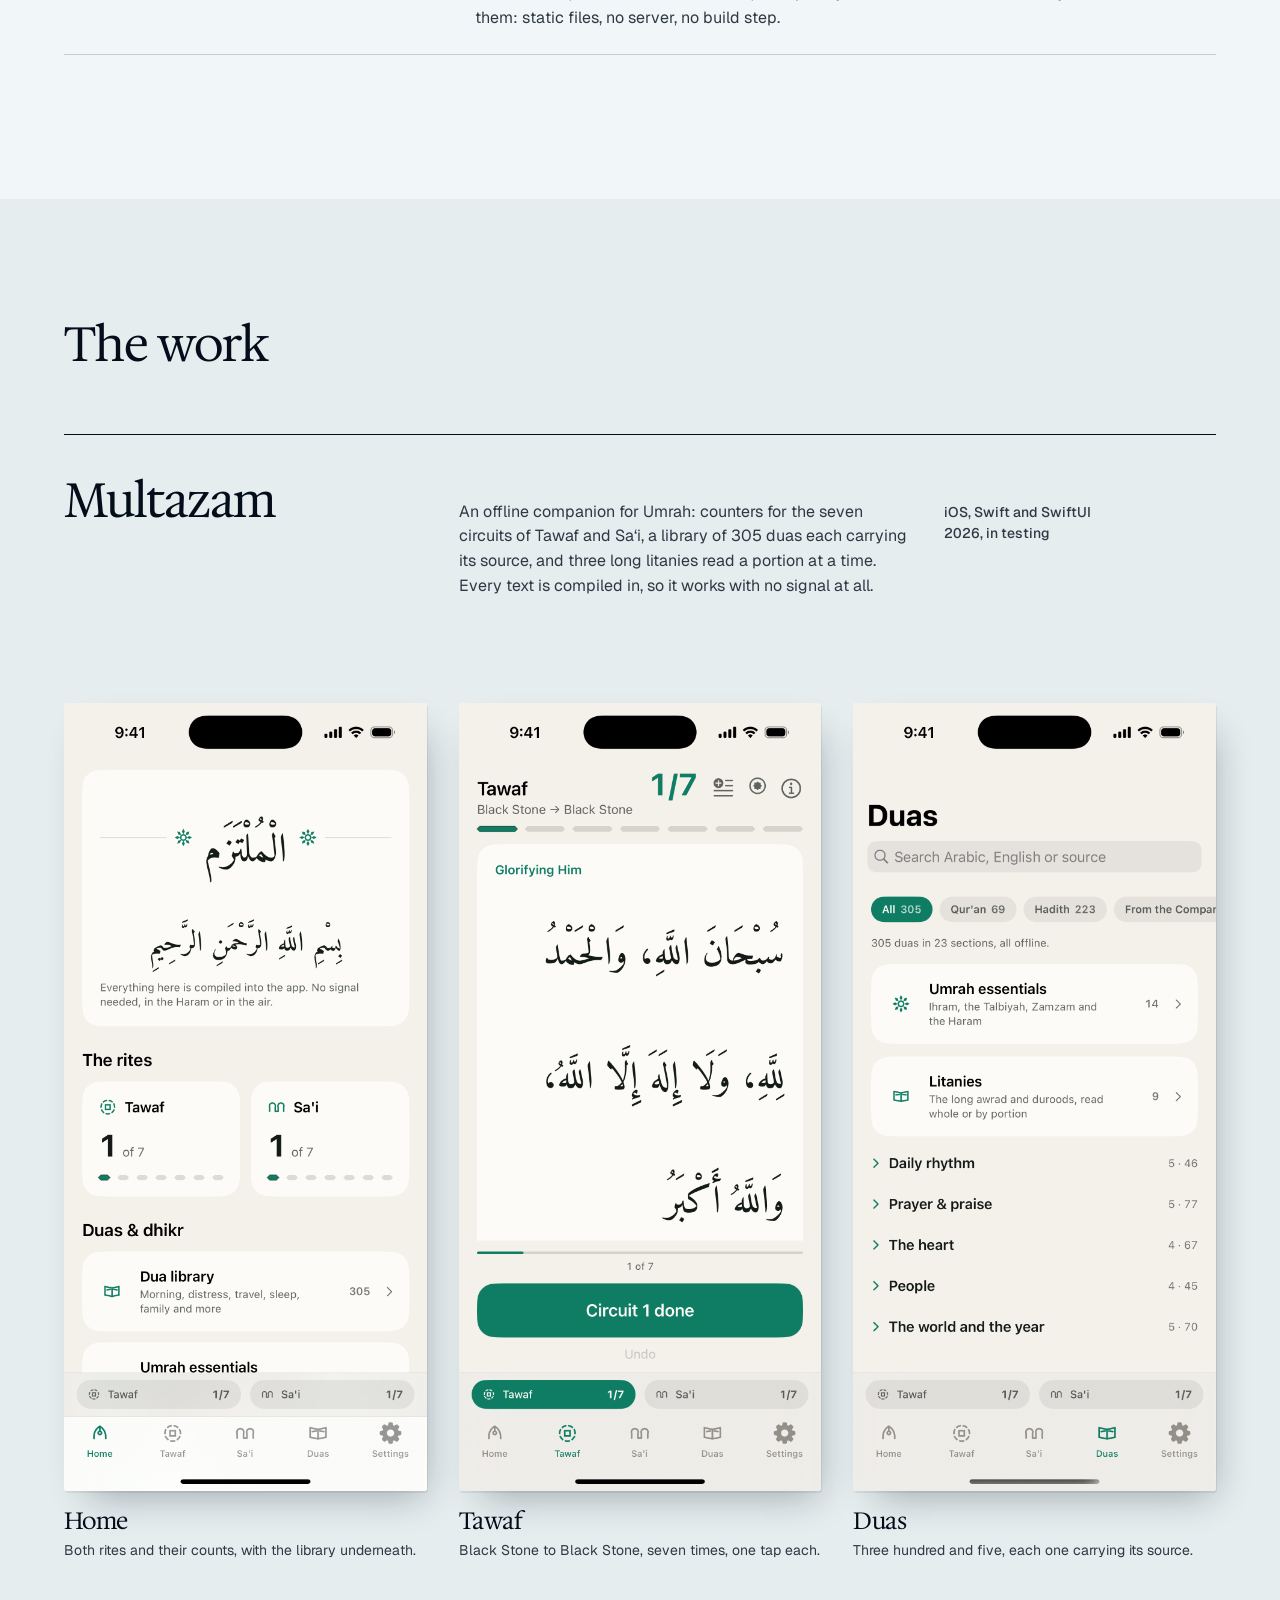
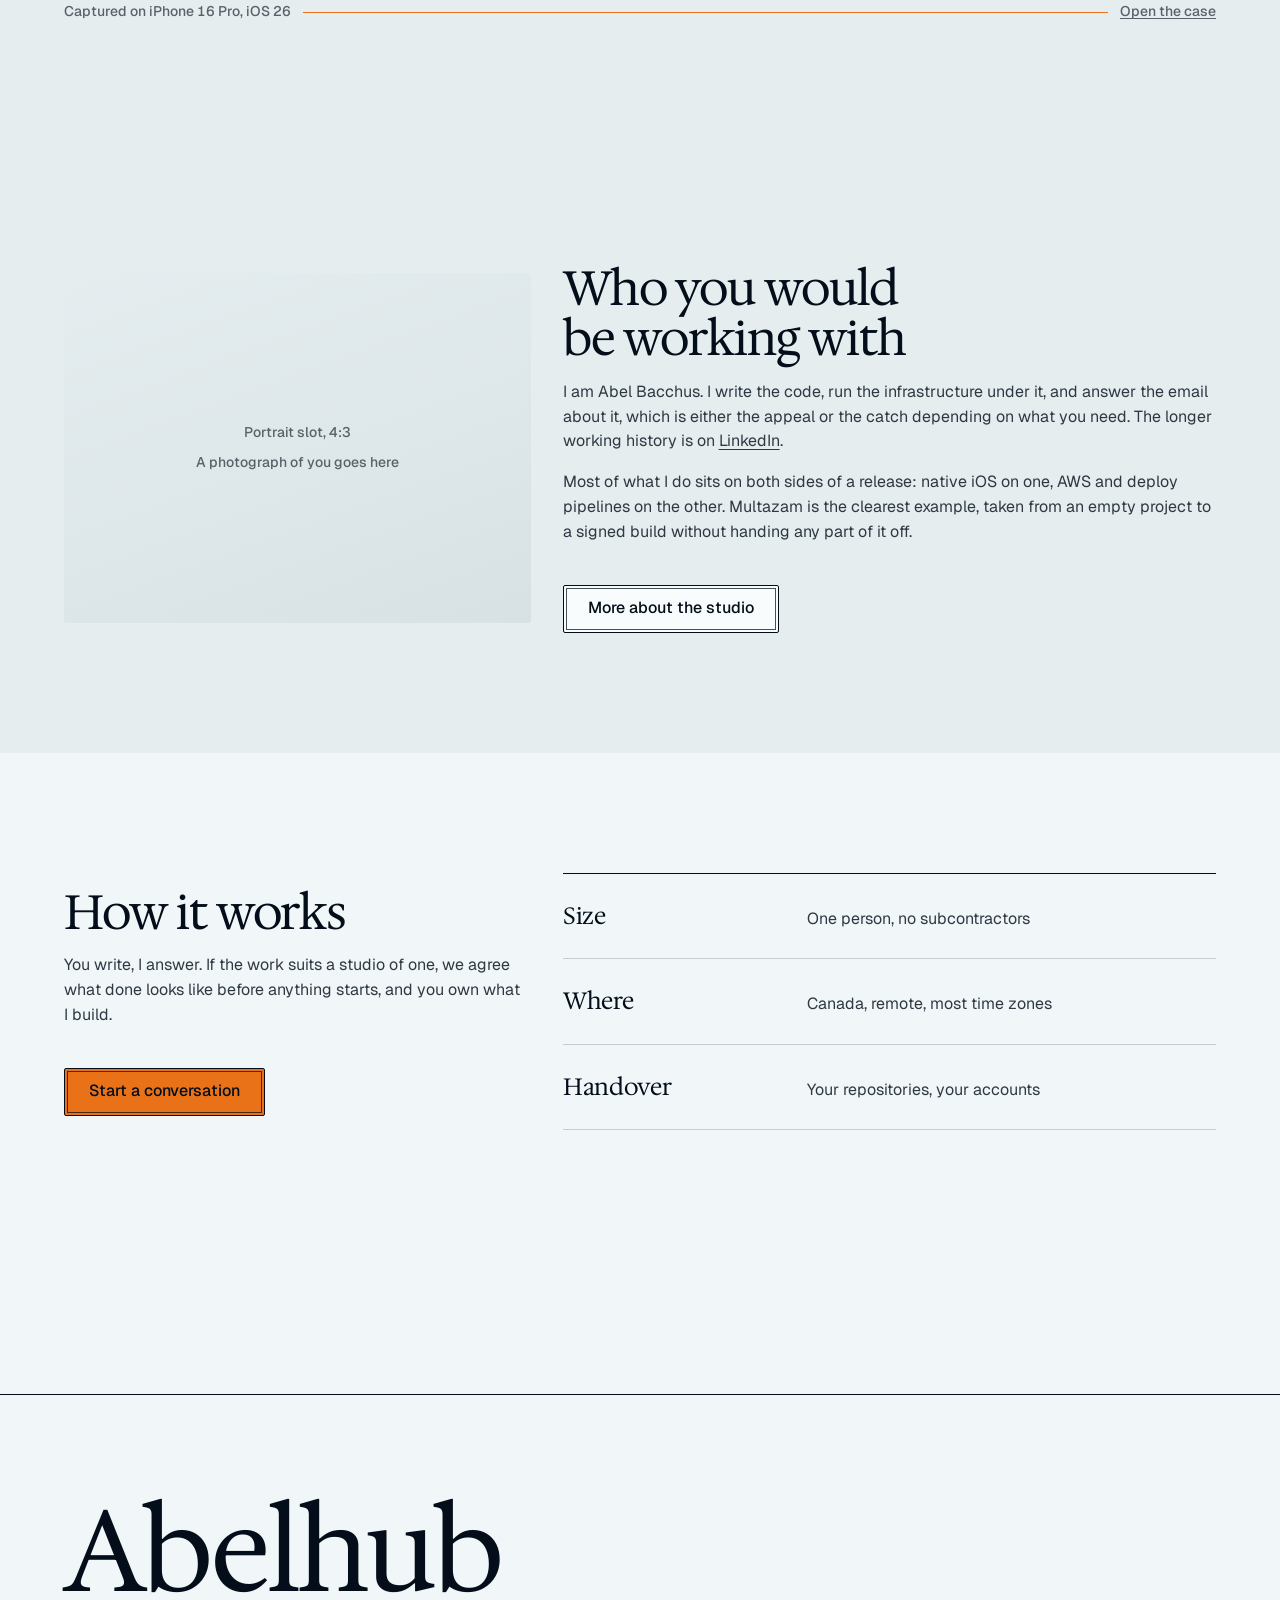
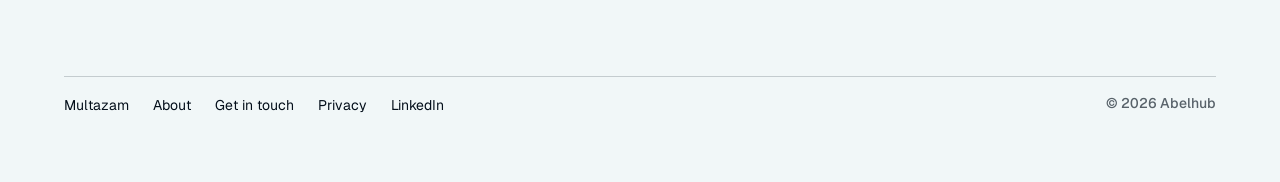
==== commit ee350928: "Link the working history rather than retell it LinkedIn in the footer of every page, in the bio, and" ====
--- a/index.html
+++ b/index.html
@@ -128,8 +128,8 @@
         </div>
         <div>
           <h2>Who you would be working with</h2>
-          <p class="measure" style="margin-top: var(--space-md);">I am Abel Bacchus. I write the code, run the infrastructure under it, and answer the email about it, which is either the appeal or the catch depending on what you need.</p>
-          <p class="measure" style="margin-top: var(--space-md);">Most of what I do sits on both sides of a release: native iOS in Swift and SwiftUI on one, and AWS, DNS and deploy pipelines on the other. Multazam is the clearest example, because I took it from an empty project to a signed build on a phone without handing any part of it to anyone else.</p>
+          <p class="measure" style="margin-top: var(--space-md);">I am Abel Bacchus. I write the code, run the infrastructure under it, and answer the email about it, which is either the appeal or the catch depending on what you need. The longer working history is on <a href="https://www.linkedin.com/in/abel-bacchus">LinkedIn</a>.</p>
+          <p class="measure" style="margin-top: var(--space-md);">Most of what I do sits on both sides of a release: native iOS on one, AWS and deploy pipelines on the other. Multazam is the clearest example, taken from an empty project to a signed build without handing any part of it off.</p>
           <div class="actions" style="margin-top: var(--space-xl);">
             <a class="btn" href="./about.html">More about the studio</a>
           </div>
@@ -166,6 +166,7 @@
         <li><a href="./about.html">About</a></li>
         <li><a href="./contact.html">Get in touch</a></li>
         <li><a href="./legal/multazam-privacy.html">Privacy</a></li>
+        <li><a href="https://www.linkedin.com/in/abel-bacchus">LinkedIn</a></li>
       </ul>
       <p class="label">© 2026 Abelhub</p>
     </div>
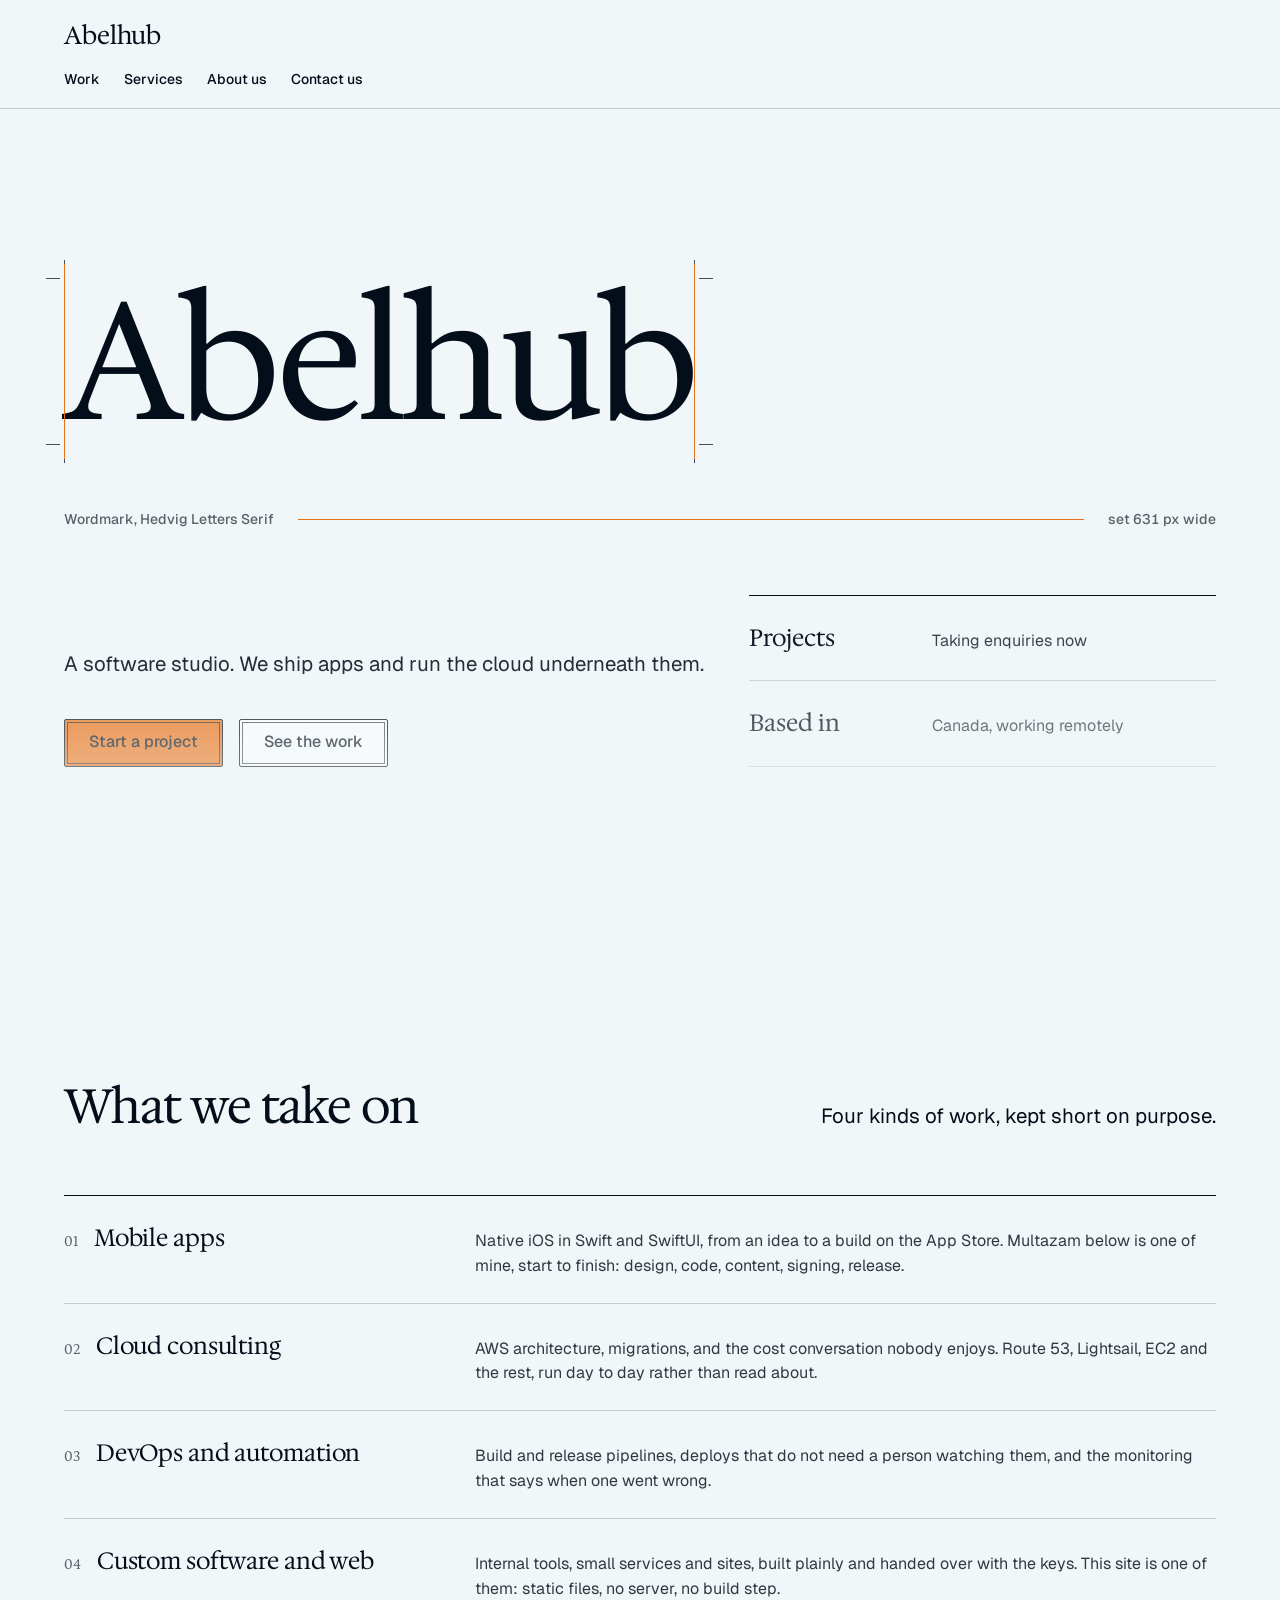
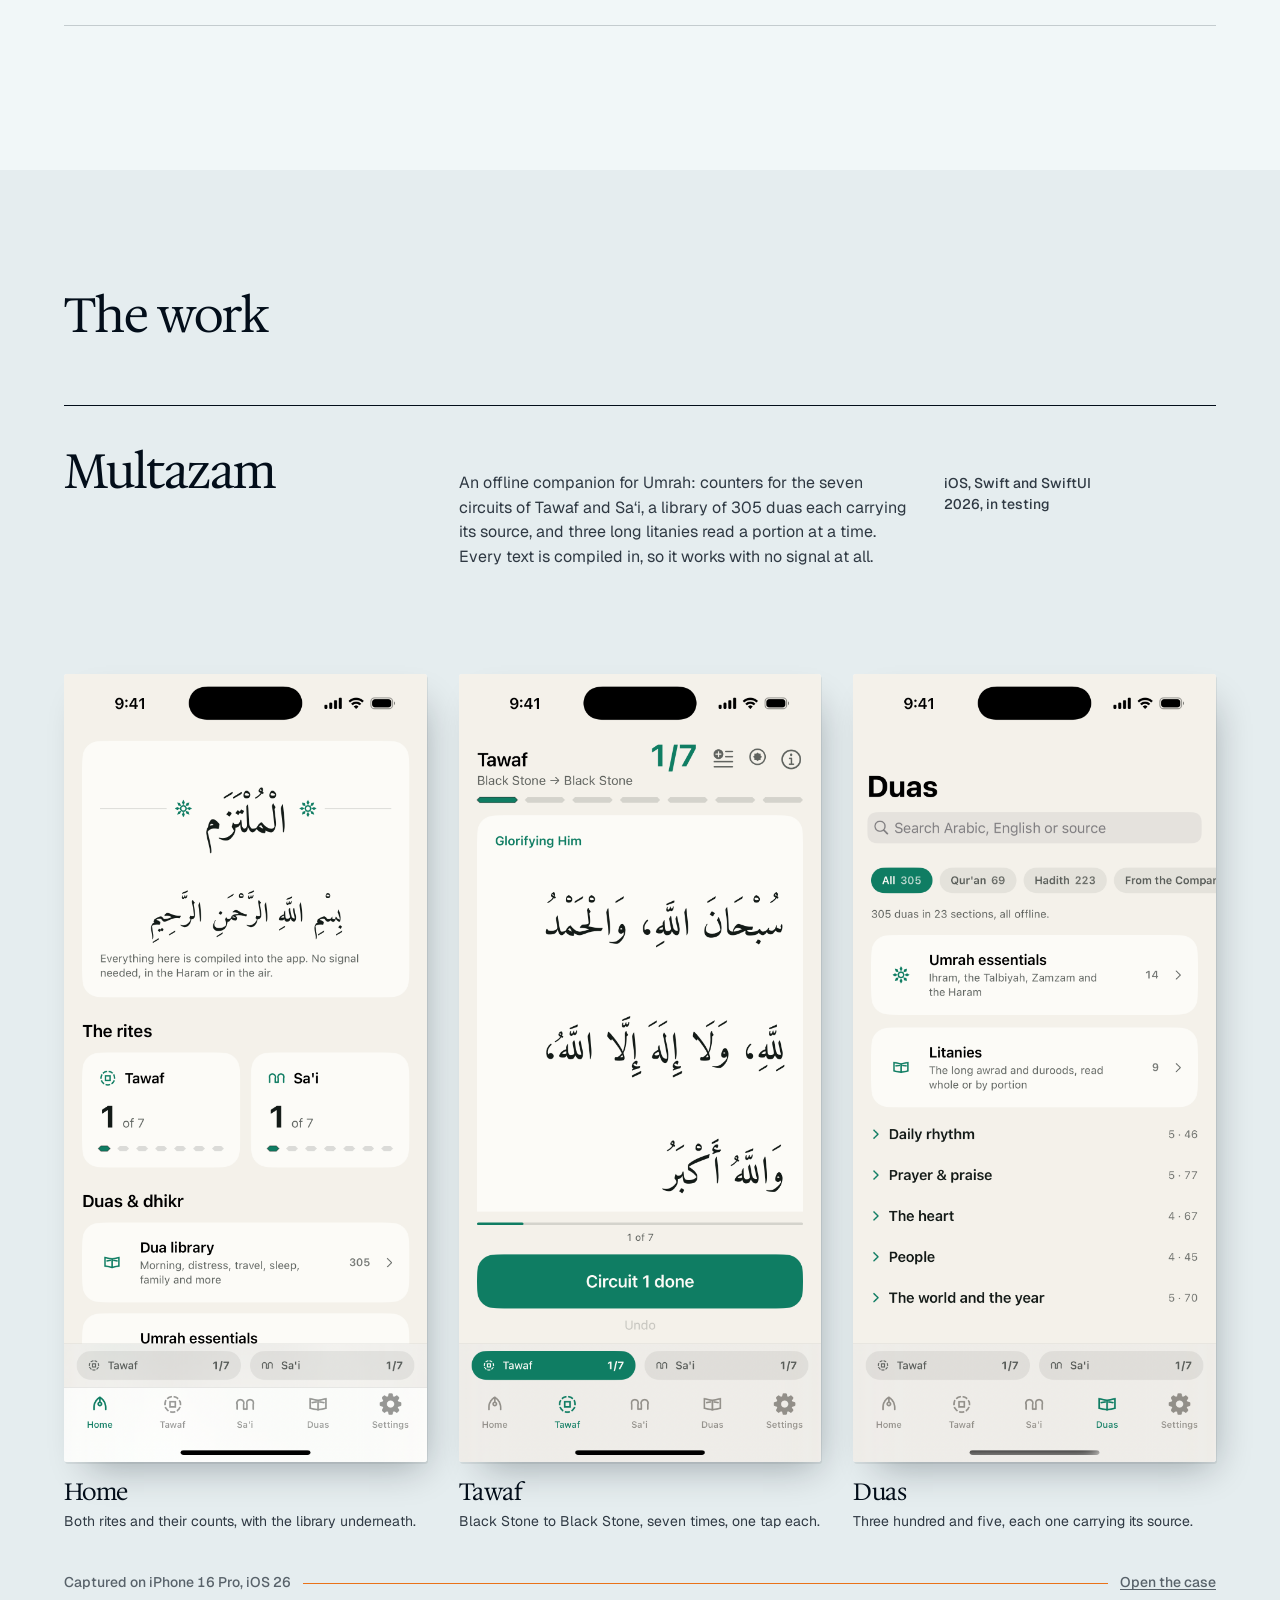
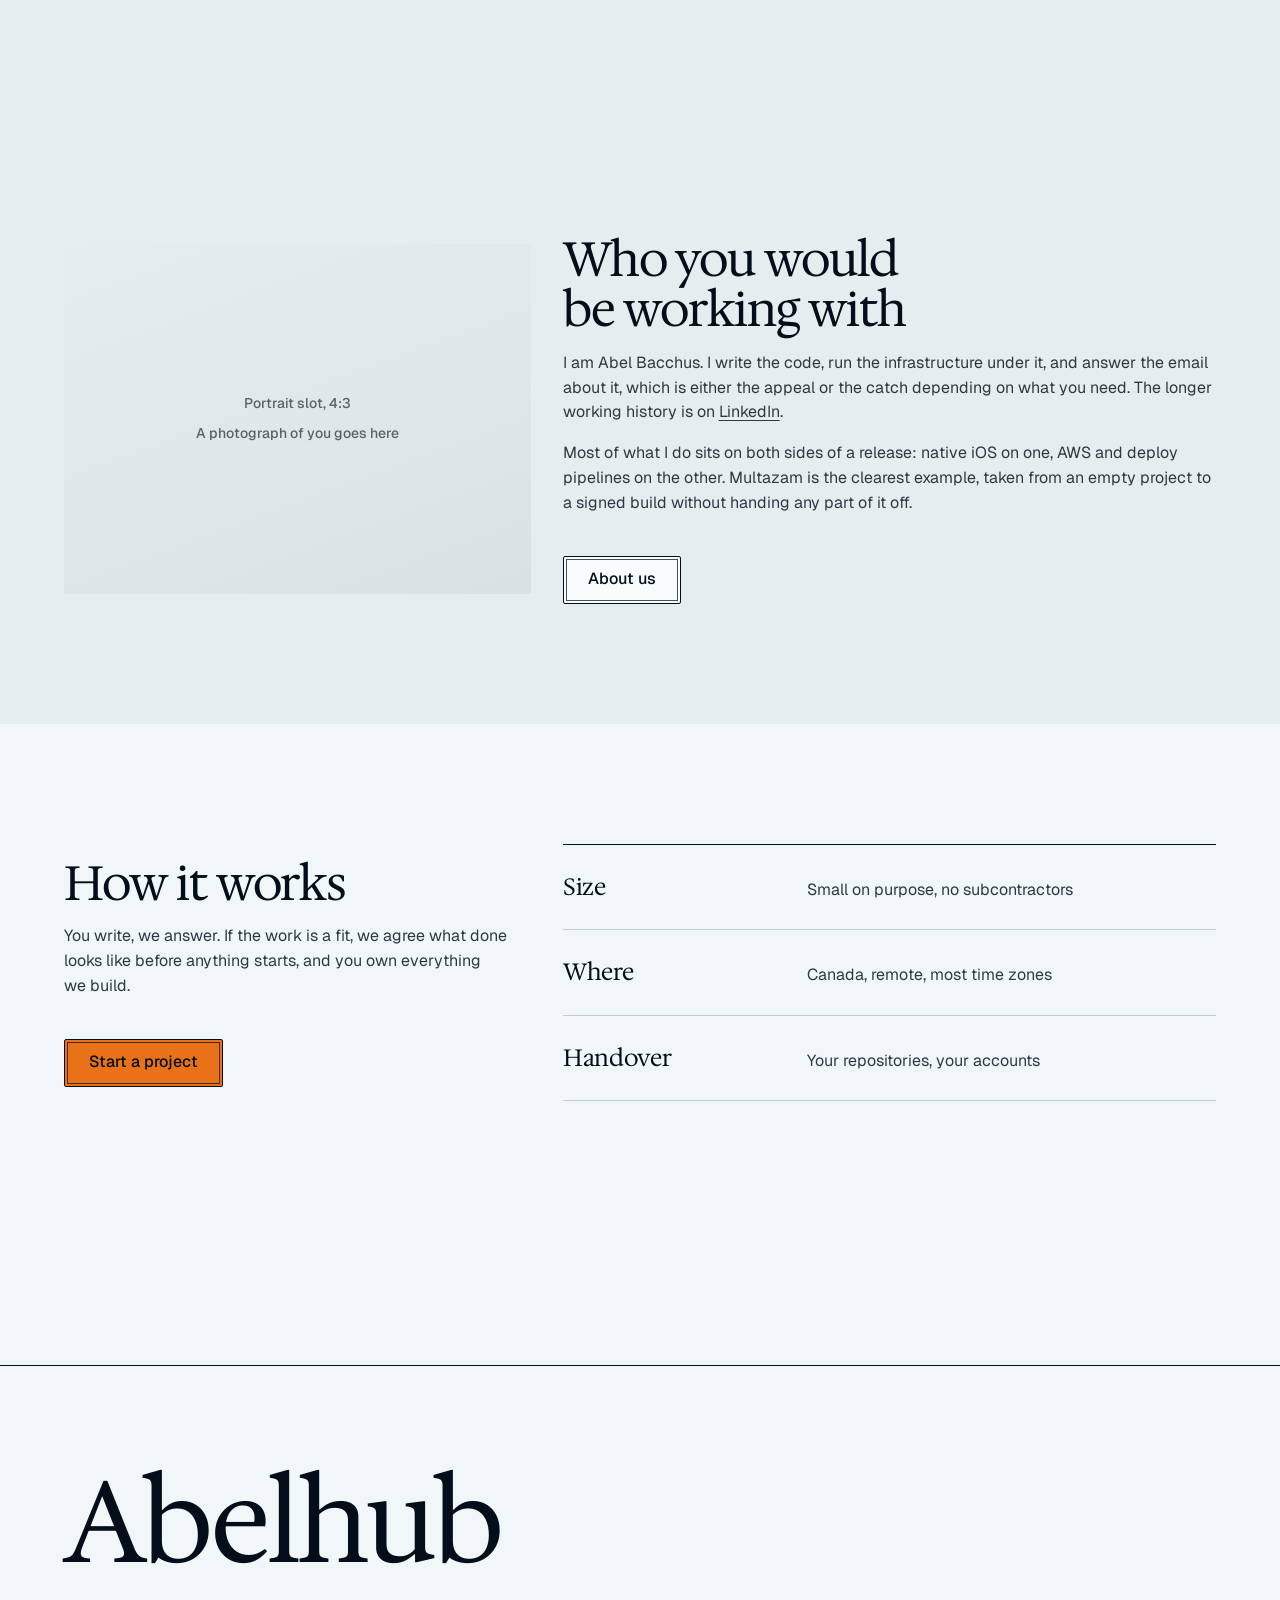
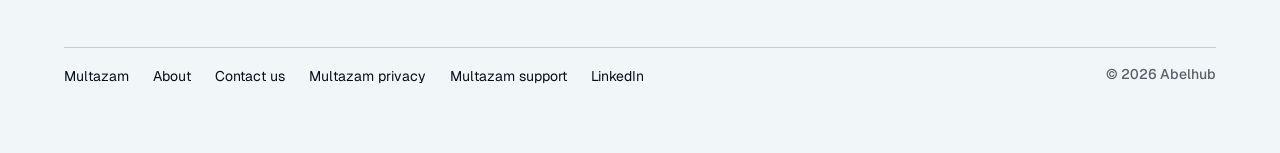
==== commit e5d255e4: "Ask for projects rather than announce availability "Open to new work, from today" reads as looking f" ====
--- a/index.html
+++ b/index.html
@@ -4,7 +4,7 @@
 <meta charset="utf-8">
 <meta name="viewport" content="width=device-width, initial-scale=1">
 <title>Abelhub, a one-person software studio</title>
-<meta name="description" content="Abelhub is Abel Bacchus's studio: iOS and mobile apps, cloud consulting, DevOps automation, and custom software. Open to new work.">
+<meta name="description" content="Abelhub is Abel Bacchus's studio: iOS and mobile apps, cloud consulting, DevOps automation, and custom software. Contact us about a project.">
 <link rel="preconnect" href="https://fonts.googleapis.com">
 <link rel="preconnect" href="https://fonts.gstatic.com" crossorigin>
 <link href="https://fonts.googleapis.com/css2?family=Hedvig+Letters+Serif:opsz@12..24&family=Geist:wght@400;500&display=swap" rel="stylesheet">
@@ -19,8 +19,8 @@
       <ul class="nav-links">
         <li><a href="#work">Work</a></li>
         <li><a href="#services">Services</a></li>
-        <li><a href="#about">About</a></li>
-        <li><a href="./contact.html">Get in touch</a></li>
+        <li><a href="./about.html">About us</a></li>
+        <li><a href="./contact.html">Contact us</a></li>
       </ul>
     </nav>
   </div>
@@ -43,14 +43,14 @@
 
       <div class="poster-say">
         <div>
-          <p class="lead">A one-person software studio. Apps shipped, cloud work taken on.</p>
+          <p class="lead">A software studio. We ship apps and run the cloud underneath them.</p>
           <div class="actions" style="margin-top: var(--space-xl);">
-            <a class="btn btn--primary" href="./contact.html">Get in touch</a>
+            <a class="btn btn--primary" href="./contact.html">Start a project</a>
             <a class="btn" href="#work">See the work</a>
           </div>
         </div>
         <dl class="set" style="border-top-color: var(--color-ink);">
-          <div class="row"><dt>Open to</dt><dd>new work, from today</dd></div>
+          <div class="row"><dt>Projects</dt><dd>Taking enquiries now</dd></div>
           <div class="row"><dt>Based in</dt><dd>Canada, working remotely</dd></div>
         </dl>
       </div>
@@ -60,8 +60,8 @@
   <section class="section section--l" id="services">
     <div class="container">
       <div class="head head--split">
-        <h2>What I take on</h2>
-        <p class="lead">Four kinds of work, kept short because one person does all of it.</p>
+        <h2>What we take on</h2>
+        <p class="lead">Four kinds of work, kept short on purpose.</p>
       </div>
       <dl class="set">
         <div class="row service">
@@ -131,7 +131,7 @@
           <p class="measure" style="margin-top: var(--space-md);">I am Abel Bacchus. I write the code, run the infrastructure under it, and answer the email about it, which is either the appeal or the catch depending on what you need. The longer working history is on <a href="https://www.linkedin.com/in/abel-bacchus">LinkedIn</a>.</p>
           <p class="measure" style="margin-top: var(--space-md);">Most of what I do sits on both sides of a release: native iOS on one, AWS and deploy pipelines on the other. Multazam is the clearest example, taken from an empty project to a signed build without handing any part of it off.</p>
           <div class="actions" style="margin-top: var(--space-xl);">
-            <a class="btn" href="./about.html">More about the studio</a>
+            <a class="btn" href="./about.html">About us</a>
           </div>
         </div>
       </div>
@@ -142,13 +142,13 @@
       <div class="split">
         <div>
           <h2>How it works</h2>
-          <p class="measure" style="margin-top: var(--space-md);">You write, I answer. If the work suits a studio of one, we agree what done looks like before anything starts, and you own what I build.</p>
+          <p class="measure" style="margin-top: var(--space-md);">You write, we answer. If the work is a fit, we agree what done looks like before anything starts, and you own everything we build.</p>
           <div class="actions" style="margin-top: var(--space-xl);">
-            <a class="btn btn--primary" href="./contact.html">Start a conversation</a>
+            <a class="btn btn--primary" href="./contact.html">Start a project</a>
           </div>
         </div>
         <dl class="set" style="border-top-color: var(--color-ink);">
-          <div class="row"><dt>Size</dt><dd>One person, no subcontractors</dd></div>
+          <div class="row"><dt>Size</dt><dd>Small on purpose, no subcontractors</dd></div>
           <div class="row"><dt>Where</dt><dd>Canada, remote, most time zones</dd></div>
           <div class="row"><dt>Handover</dt><dd>Your repositories, your accounts</dd></div>
         </dl>
@@ -164,8 +164,9 @@
       <ul class="footer-links">
         <li><a href="./apps/multazam.html">Multazam</a></li>
         <li><a href="./about.html">About</a></li>
-        <li><a href="./contact.html">Get in touch</a></li>
-        <li><a href="./legal/multazam-privacy.html">Privacy</a></li>
+        <li><a href="./contact.html">Contact us</a></li>
+        <li><a href="./legal/multazam-privacy.html">Multazam privacy</a></li>
+        <li><a href="./legal/multazam-support.html">Multazam support</a></li>
         <li><a href="https://www.linkedin.com/in/abel-bacchus">LinkedIn</a></li>
       </ul>
       <p class="label">© 2026 Abelhub</p>
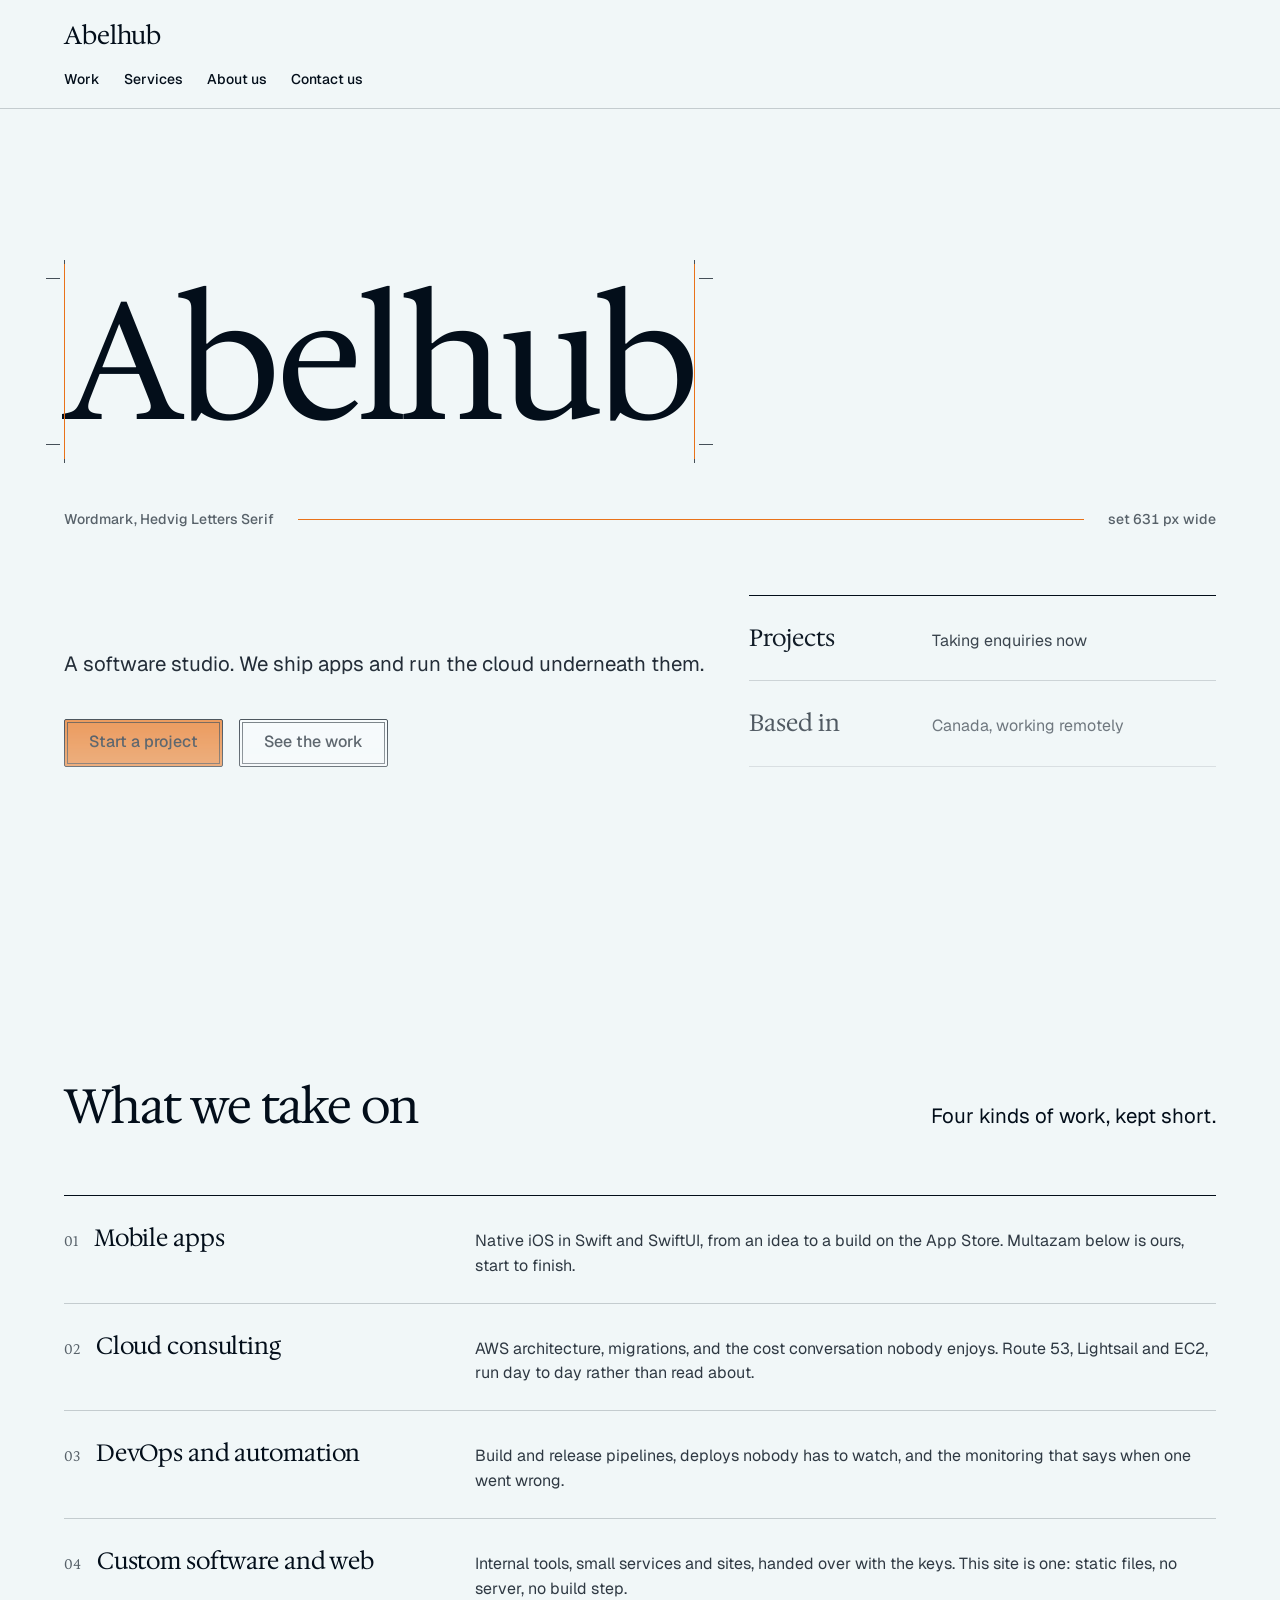
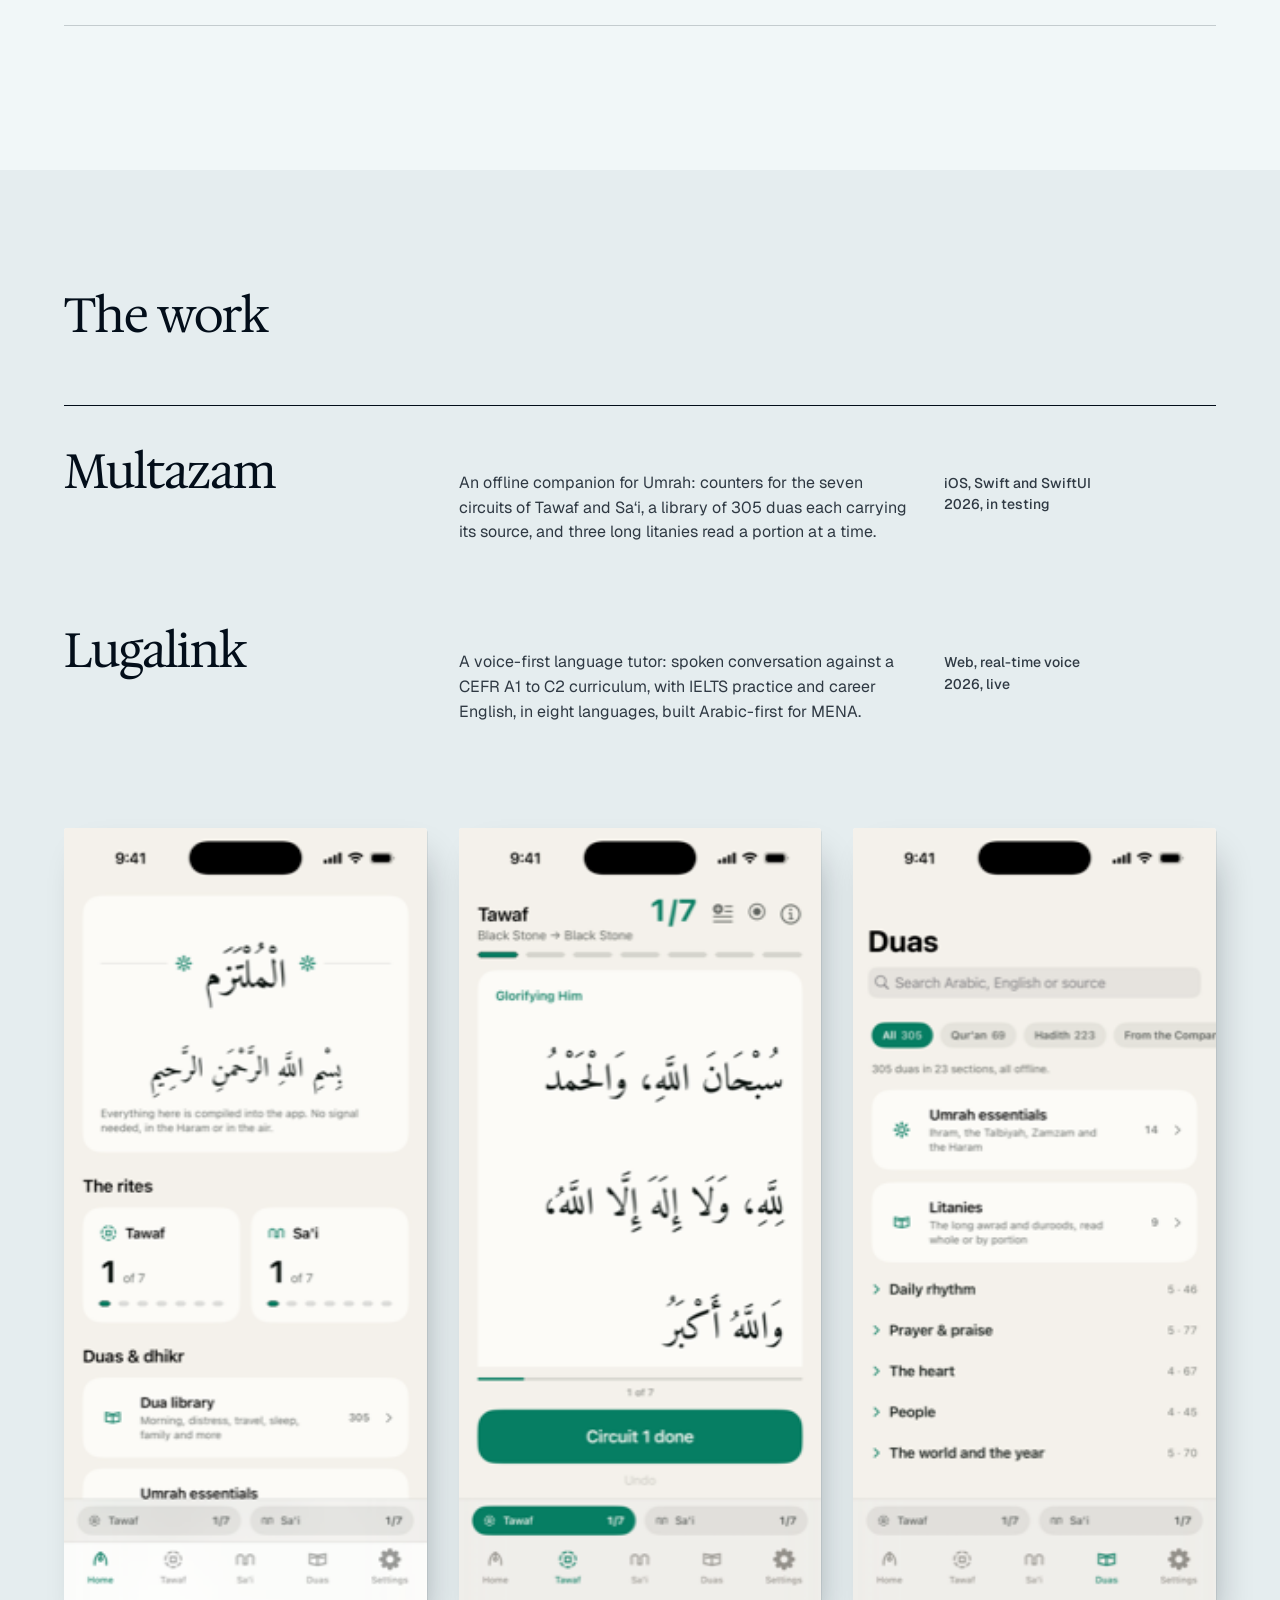
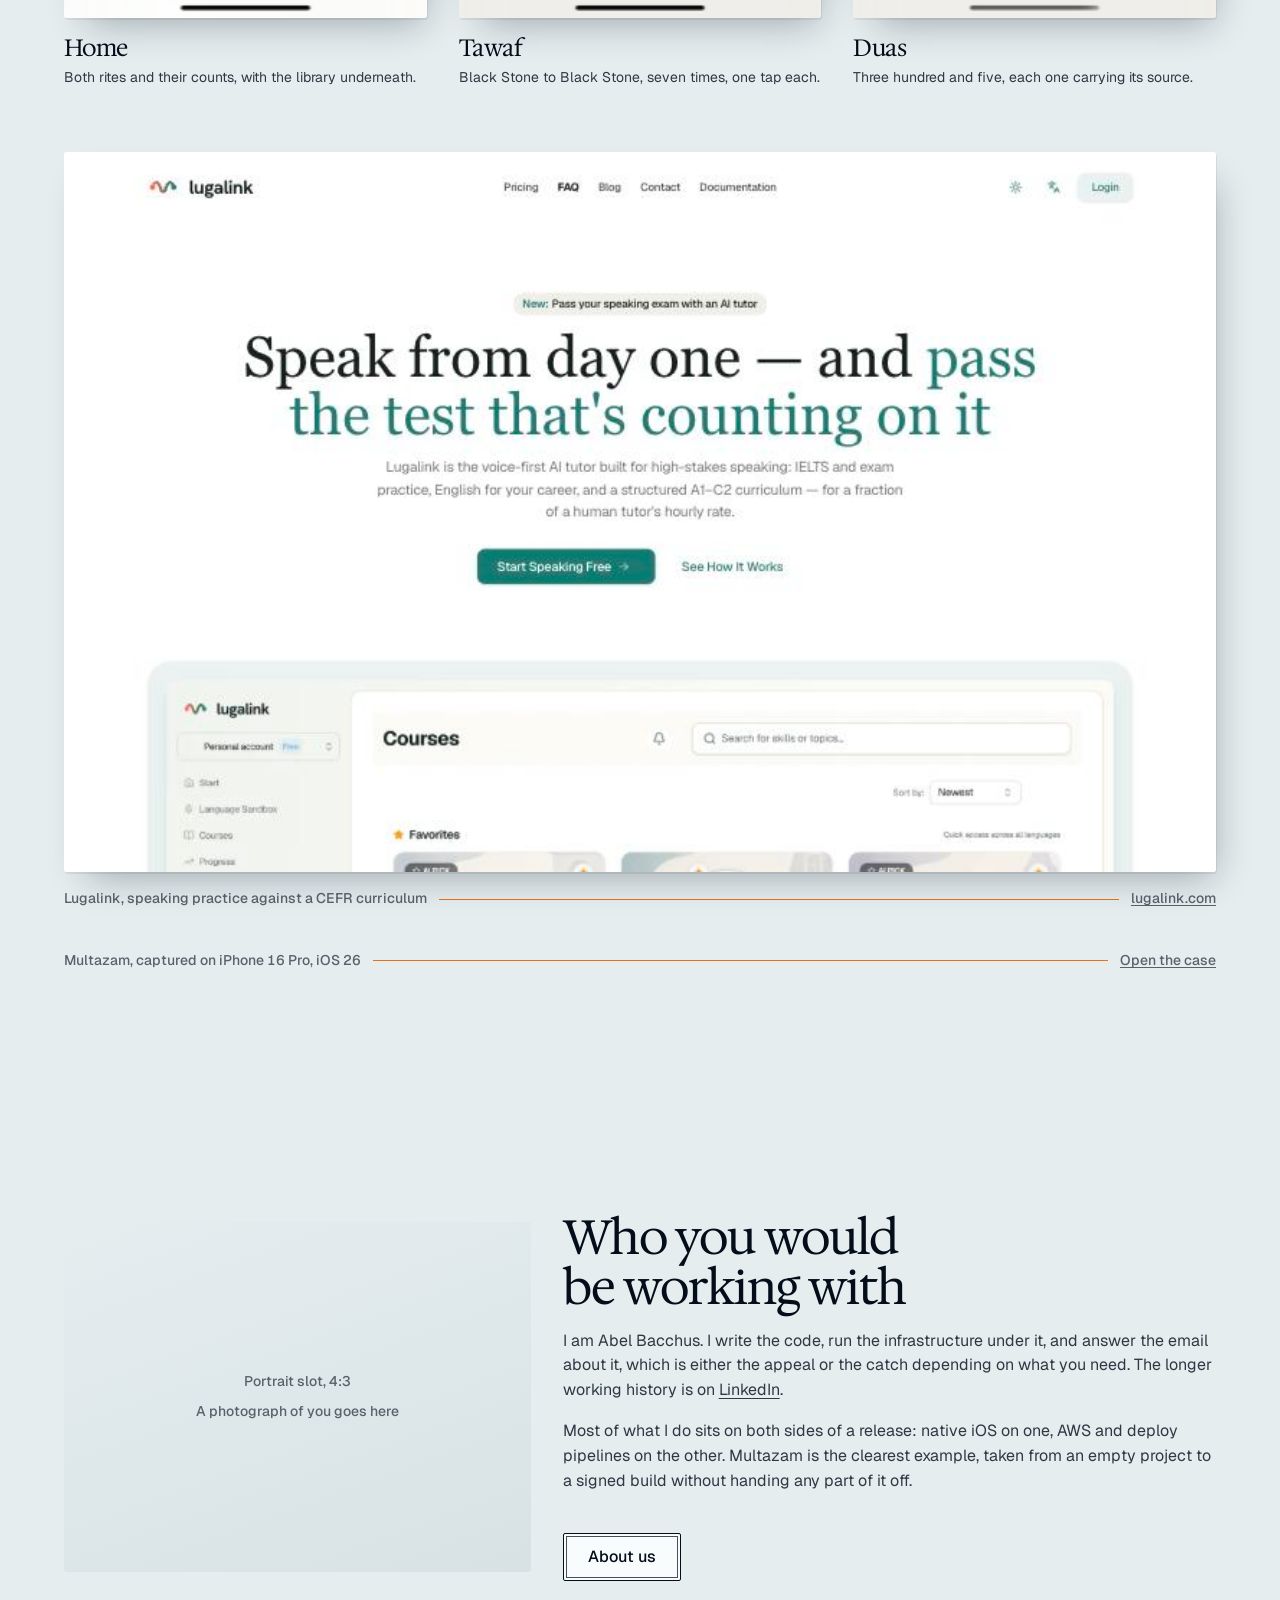
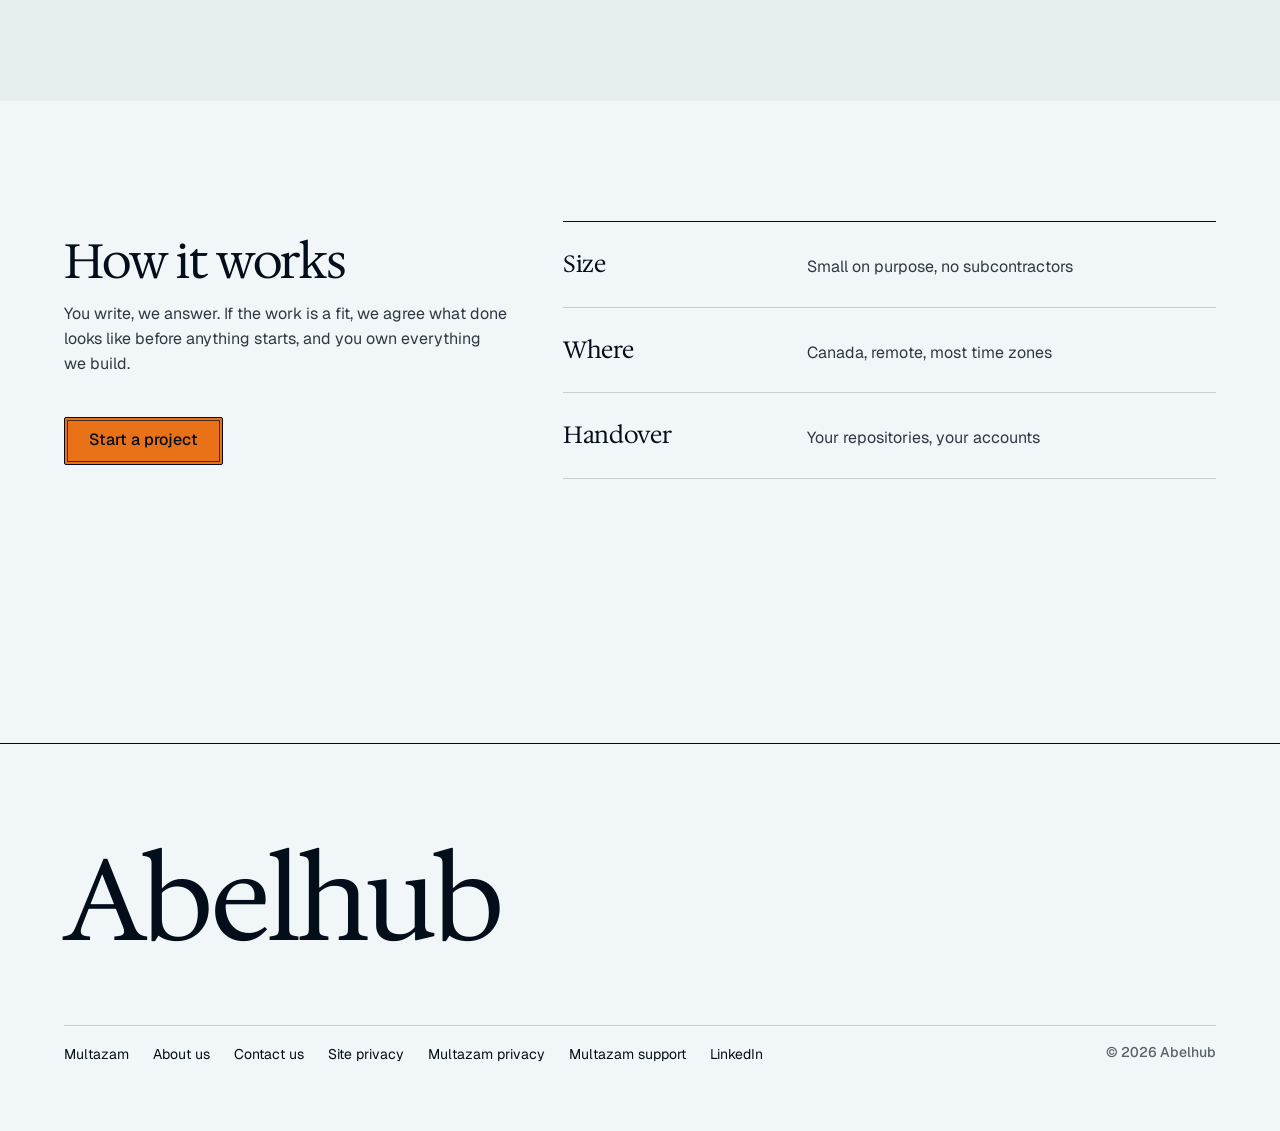
==== commit 8a4cc046: "Add Lugalink to the work, and a privacy policy for the site The work index now holds two projects, w" ====
--- a/index.html
+++ b/index.html
@@ -61,24 +61,24 @@
     <div class="container">
       <div class="head head--split">
         <h2>What we take on</h2>
-        <p class="lead">Four kinds of work, kept short on purpose.</p>
+        <p class="lead">Four kinds of work, kept short.</p>
       </div>
       <dl class="set">
         <div class="row service">
           <dt><span class="n">01</span> Mobile apps</dt>
-          <dd>Native iOS in Swift and SwiftUI, from an idea to a build on the App Store. Multazam below is one of mine, start to finish: design, code, content, signing, release.</dd>
+          <dd>Native iOS in Swift and SwiftUI, from an idea to a build on the App Store. Multazam below is ours, start to finish.</dd>
         </div>
         <div class="row service">
           <dt><span class="n">02</span> Cloud consulting</dt>
-          <dd>AWS architecture, migrations, and the cost conversation nobody enjoys. Route 53, Lightsail, EC2 and the rest, run day to day rather than read about.</dd>
+          <dd>AWS architecture, migrations, and the cost conversation nobody enjoys. Route 53, Lightsail and EC2, run day to day rather than read about.</dd>
         </div>
         <div class="row service">
           <dt><span class="n">03</span> DevOps and automation</dt>
-          <dd>Build and release pipelines, deploys that do not need a person watching them, and the monitoring that says when one went wrong.</dd>
+          <dd>Build and release pipelines, deploys nobody has to watch, and the monitoring that says when one went wrong.</dd>
         </div>
         <div class="row service">
           <dt><span class="n">04</span> Custom software and web</dt>
-          <dd>Internal tools, small services and sites, built plainly and handed over with the keys. This site is one of them: static files, no server, no build step.</dd>
+          <dd>Internal tools, small services and sites, handed over with the keys. This site is one: static files, no server, no build step.</dd>
         </div>
       </dl>
     </div>
@@ -92,28 +92,41 @@
       <div class="set">
         <article class="index-row">
           <h3>Multazam</h3>
-          <p>An offline companion for Umrah: counters for the seven circuits of Tawaf and Sa‘i, a library of 305 duas each carrying its source, and three long litanies read a portion at a time. Every text is compiled in, so it works with no signal at all.</p>
+          <p>An offline companion for Umrah: counters for the seven circuits of Tawaf and Sa‘i, a library of 305 duas each carrying its source, and three long litanies read a portion at a time.</p>
           <p class="label">iOS, Swift and SwiftUI<br>2026, in testing</p>
+        </article>
+        <article class="index-row">
+          <h3>Lugalink</h3>
+          <p>A voice-first language tutor: spoken conversation against a CEFR A1 to C2 curriculum, with IELTS practice and career English, in eight languages, built Arabic-first for MENA.</p>
+          <p class="label">Web, real-time voice<br>2026, live</p>
         </article>
       </div>
 
       <div class="screens" style="margin-top: var(--space-2xl);">
         <article class="screen">
-          <figure><div class="shot crop crop--wide"><img src="./assets/multazam-home.png" alt="The Multazam home screen: the name in Arabic, the Bismillah, and cards counting Tawaf and Sa‘i." width="1206" height="2622" loading="lazy"></div></figure>
+          <figure><div class="shot crop crop--wide"><img src="./assets/multazam-home.png" srcset="./assets/multazam-home-440.png 440w, ./assets/multazam-home-880.png 880w, ./assets/multazam-home.png 1206w" sizes="(max-width: 60rem) 340px, (max-width: 90rem) 30vw, 432px" alt="The Multazam home screen: the name in Arabic, the Bismillah, and cards counting Tawaf and Sa‘i." width="1206" height="2622" loading="lazy"></div></figure>
           <figcaption><h3>Home</h3><p>Both rites and their counts, with the library underneath.</p></figcaption>
         </article>
         <article class="screen">
-          <figure><div class="shot crop crop--wide"><img src="./assets/multazam-tawaf.png" alt="The Tawaf screen, showing circuit 1 of 7, an Arabic dhikr, and a button marking the circuit done." width="1206" height="2622" loading="lazy"></div></figure>
+          <figure><div class="shot crop crop--wide"><img src="./assets/multazam-tawaf.png" srcset="./assets/multazam-tawaf-440.png 440w, ./assets/multazam-tawaf-880.png 880w, ./assets/multazam-tawaf.png 1206w" sizes="(max-width: 60rem) 340px, (max-width: 90rem) 30vw, 432px" alt="The Tawaf screen, showing circuit 1 of 7, an Arabic dhikr, and a button marking the circuit done." width="1206" height="2622" loading="lazy"></div></figure>
           <figcaption><h3>Tawaf</h3><p>Black Stone to Black Stone, seven times, one tap each.</p></figcaption>
         </article>
         <article class="screen">
-          <figure><div class="shot crop crop--wide"><img src="./assets/multazam-duas.png" alt="The dua library in Multazam, listing categories of supplications." width="1206" height="2622" loading="lazy"></div></figure>
+          <figure><div class="shot crop crop--wide"><img src="./assets/multazam-duas.png" srcset="./assets/multazam-duas-440.png 440w, ./assets/multazam-duas-880.png 880w, ./assets/multazam-duas.png 1206w" sizes="(max-width: 60rem) 340px, (max-width: 90rem) 30vw, 432px" alt="The dua library in Multazam, listing categories of supplications." width="1206" height="2622" loading="lazy"></div></figure>
           <figcaption><h3>Duas</h3><p>Three hundred and five, each one carrying its source.</p></figcaption>
         </article>
       </div>
 
+
+      <figure style="margin: var(--space-2xl) 0 0;">
+        <div class="shot crop crop--wide"><img src="./assets/lugalink-home.jpg" alt="The Lugalink home page: a voice-first AI language tutor, with the course list below the headline." width="800" height="500" loading="lazy"></div>
+        <figcaption class="label rule-read" style="margin-top: var(--space-md);">
+          <span>Lugalink, speaking practice against a CEFR curriculum</span><span class="guide" aria-hidden="true"></span><a href="https://lugalink.com">lugalink.com</a>
+        </figcaption>
+      </figure>
+
       <p class="label rule-read" style="margin-top: var(--space-xl);">
-        <span>Captured on iPhone 16 Pro, iOS 26</span><span class="guide" aria-hidden="true"></span><a href="./apps/multazam.html">Open the case</a>
+        <span>Multazam, captured on iPhone 16 Pro, iOS 26</span><span class="guide" aria-hidden="true"></span><a href="./apps/multazam.html">Open the case</a>
       </p>
     </div>
   </section>
@@ -163,8 +176,9 @@
     <div class="footer-foot">
       <ul class="footer-links">
         <li><a href="./apps/multazam.html">Multazam</a></li>
-        <li><a href="./about.html">About</a></li>
+        <li><a href="./about.html">About us</a></li>
         <li><a href="./contact.html">Contact us</a></li>
+        <li><a href="./legal/privacy.html">Site privacy</a></li>
         <li><a href="./legal/multazam-privacy.html">Multazam privacy</a></li>
         <li><a href="./legal/multazam-support.html">Multazam support</a></li>
         <li><a href="https://www.linkedin.com/in/abel-bacchus">LinkedIn</a></li>
--- a/site.css
+++ b/site.css
@@ -1,6 +1,7 @@
 /* Hallmark · shape: Index-First · genre: editorial · theme: Studio (kept, deal 1/3, seed small-static-abelhub-com-6acc) · job: hire · draw: 071b90 · redesign: full
  * hero: Poster · nav: masthead · footer: mast · imagery: the product · signature: the wordmark under construction, measured at its real rendered width
  * axes: light/roman-serif/warm · posture: restrained · contrast: pass · fold: pass · v2.0.0 */
+/* Hallmark · redesign: polish (device sweep, 320 to 1920) · touch targets 44px on coarse pointers, hover gated behind (hover: hover), nav and footer labels never break mid-word, screenshots served at 440/880/1206w */
 /* Hallmark · pre-emit critique: P4 H4 E3 S4 R4 V4 · weakest: E, the only work shown is my own app, because there is no client work to show yet */
 /* Hallmark · swapped the draw: Stat-Led needs figures nobody has, so the work is an index that opens; search-led nav has nothing to search on six pages, so masthead */
 @import url("./tokens.css");
@@ -45,10 +46,10 @@
   transition: background-color var(--dur-short) var(--ease-out), color var(--dur-short) var(--ease-out), transform var(--dur-short) var(--ease-out);
 }
 .btn::after { content: ""; position: absolute; inset: 2px; border: var(--rule-hair) solid var(--color-mark); pointer-events: none; }
-.btn:hover { background: var(--color-paper-2); }
+@media (hover: hover) { .btn:hover { background: var(--color-paper-2); } }
 .btn:active { transform: translateY(1px); }
 .btn--primary { background: var(--color-accent); color: var(--color-accent-ink); border-color: var(--color-accent-ink); }
-.btn--primary:hover { background: color-mix(in oklab, var(--color-accent) 88%, var(--color-ink)); }
+@media (hover: hover) { .btn--primary:hover { background: color-mix(in oklab, var(--color-accent) 88%, var(--color-ink)); } }
 .btn[aria-disabled="true"] { opacity: 0.55; pointer-events: none; }
 .actions { display: flex; flex-wrap: wrap; gap: var(--space-md); }
 
@@ -56,9 +57,9 @@
 .nav { border-bottom: var(--rule-hair) solid var(--color-rule); }
 .nav .container { display: flex; align-items: center; justify-content: space-between; gap: var(--space-lg); min-height: 72px; }
 .wordmark { font-family: var(--font-display); font-weight: var(--display-weight); font-size: 25px; letter-spacing: -0.005em; text-decoration: none; }
-.nav-links { display: flex; align-items: center; gap: var(--space-lg); list-style: none; margin: 0; padding: 0; }
-.nav-links a { font-size: var(--text-sm); font-weight: 500; text-decoration: none; }
-.nav-links a:hover { text-decoration: underline; text-decoration-color: var(--color-accent); }
+.nav-links { display: flex; flex-wrap: wrap; align-items: center; gap: var(--space-xs) var(--space-lg); list-style: none; margin: 0; padding: 0; }
+.nav-links a { font-size: var(--text-sm); font-weight: 500; text-decoration: none; white-space: nowrap; }
+@media (hover: hover) { .nav-links a:hover { text-decoration: underline; text-decoration-color: var(--color-accent); } }
 
 /* ---- hero: Banner ---- */
 .hero { padding-block: var(--space-3xl) var(--space-3xl); }
@@ -115,8 +116,8 @@
 .footer .sign { font-family: var(--font-display); font-weight: var(--display-weight); font-size: var(--text-section); letter-spacing: var(--tracking-display); line-height: 1.05; max-width: 22ch; }
 .footer-foot { display: flex; flex-wrap: wrap; justify-content: space-between; gap: var(--space-lg); margin-top: var(--space-2xl); padding-top: var(--space-md); border-top: var(--rule-hair) solid var(--color-rule); }
 .footer-links { display: flex; flex-wrap: wrap; gap: var(--space-lg); list-style: none; margin: 0; padding: 0; }
-.footer-links a { font-size: var(--text-sm); text-decoration: none; }
-.footer-links a:hover { text-decoration: underline; text-decoration-color: var(--color-accent); }
+.footer-links a { font-size: var(--text-sm); text-decoration: none; white-space: nowrap; }
+@media (hover: hover) { .footer-links a:hover { text-decoration: underline; text-decoration-color: var(--color-accent); } }
 
 /* ---- responsive ---- */
 @media (max-width: 60rem) {
@@ -130,6 +131,14 @@
 @media (max-width: 40rem) {
   .screens { grid-template-columns: minmax(0, 1fr); }
   .nav .container { flex-wrap: wrap; padding-block: var(--space-sm); }
+}
+
+/* ---- touch ---- */
+@media (pointer: coarse) {
+  .nav-links a, .footer-links a { display: inline-flex; align-items: center; min-height: 44px; }
+  .nav-links { gap: 0 var(--space-lg); }
+  .footer-links { gap: 0 var(--space-lg); }
+  .index-row a, .prose a { text-underline-offset: 4px; }
 }
 
 /* ---- poster hero: the wordmark under construction ---- */
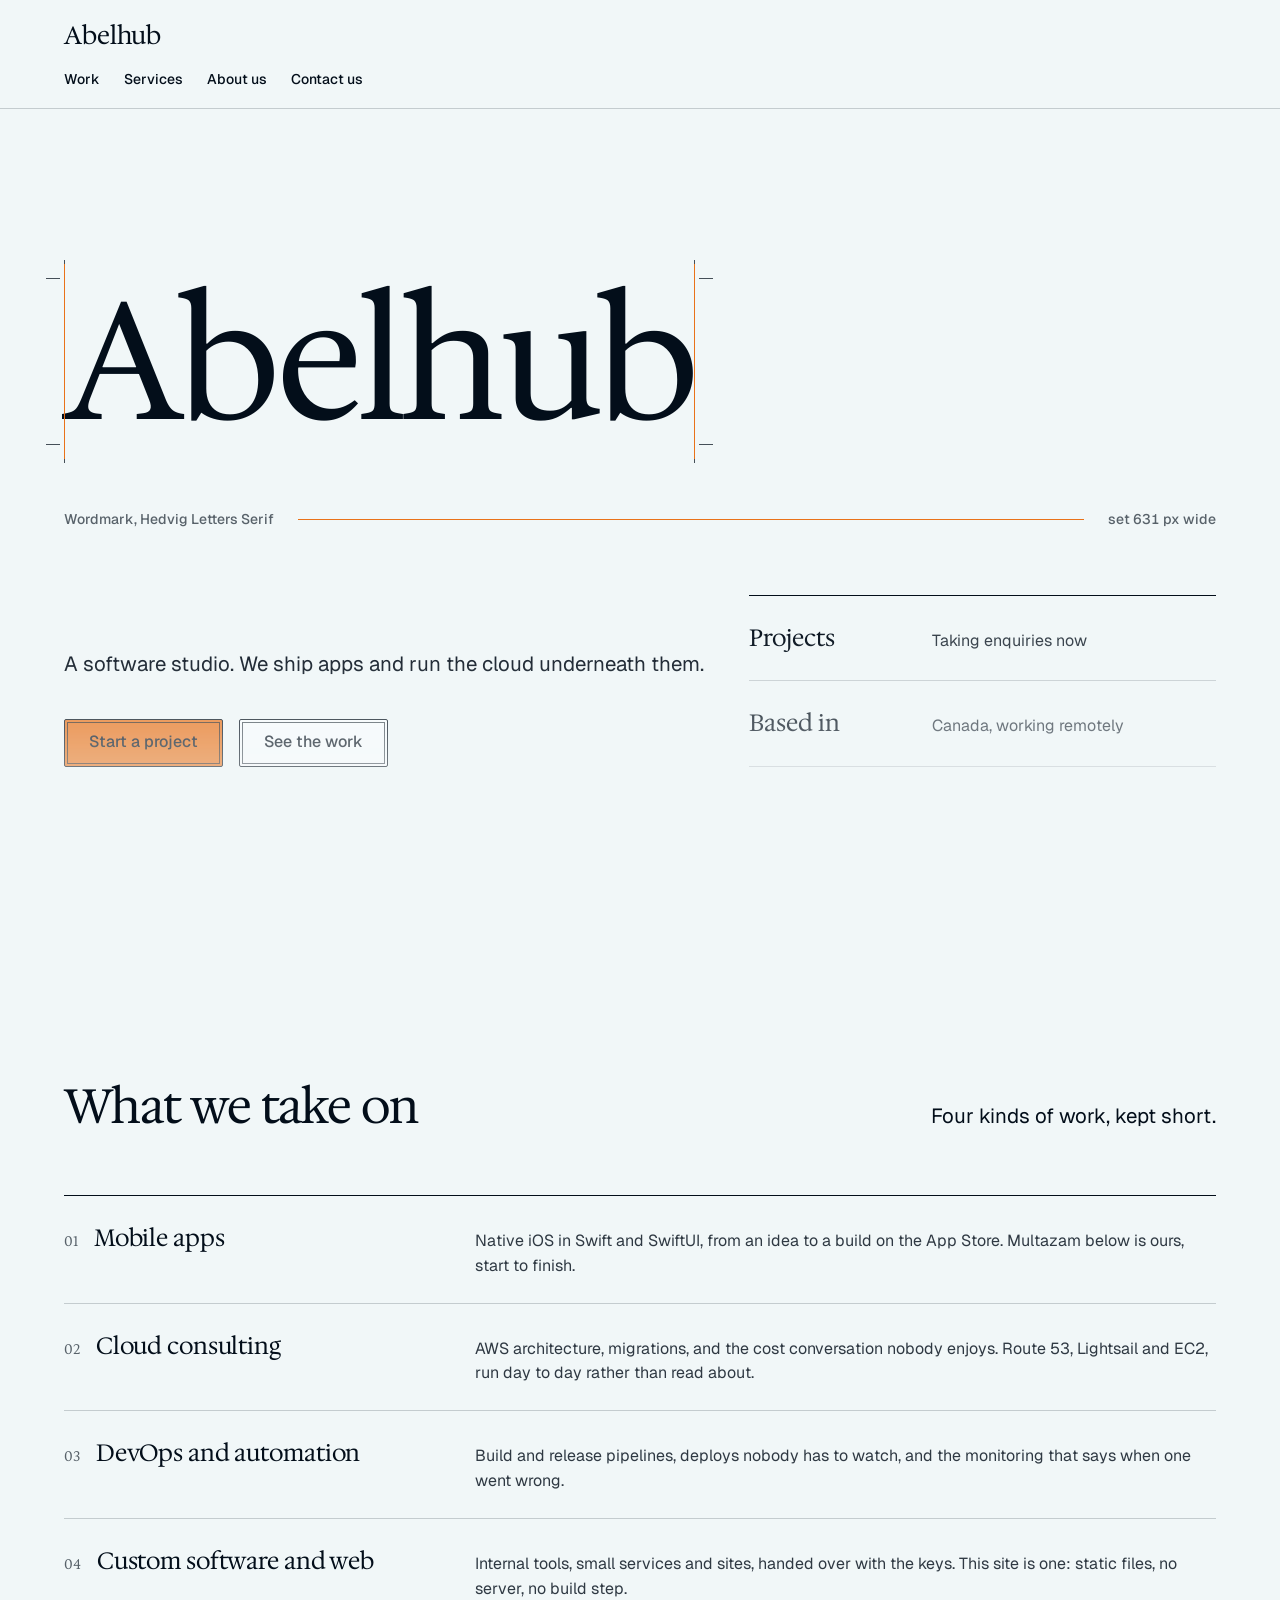
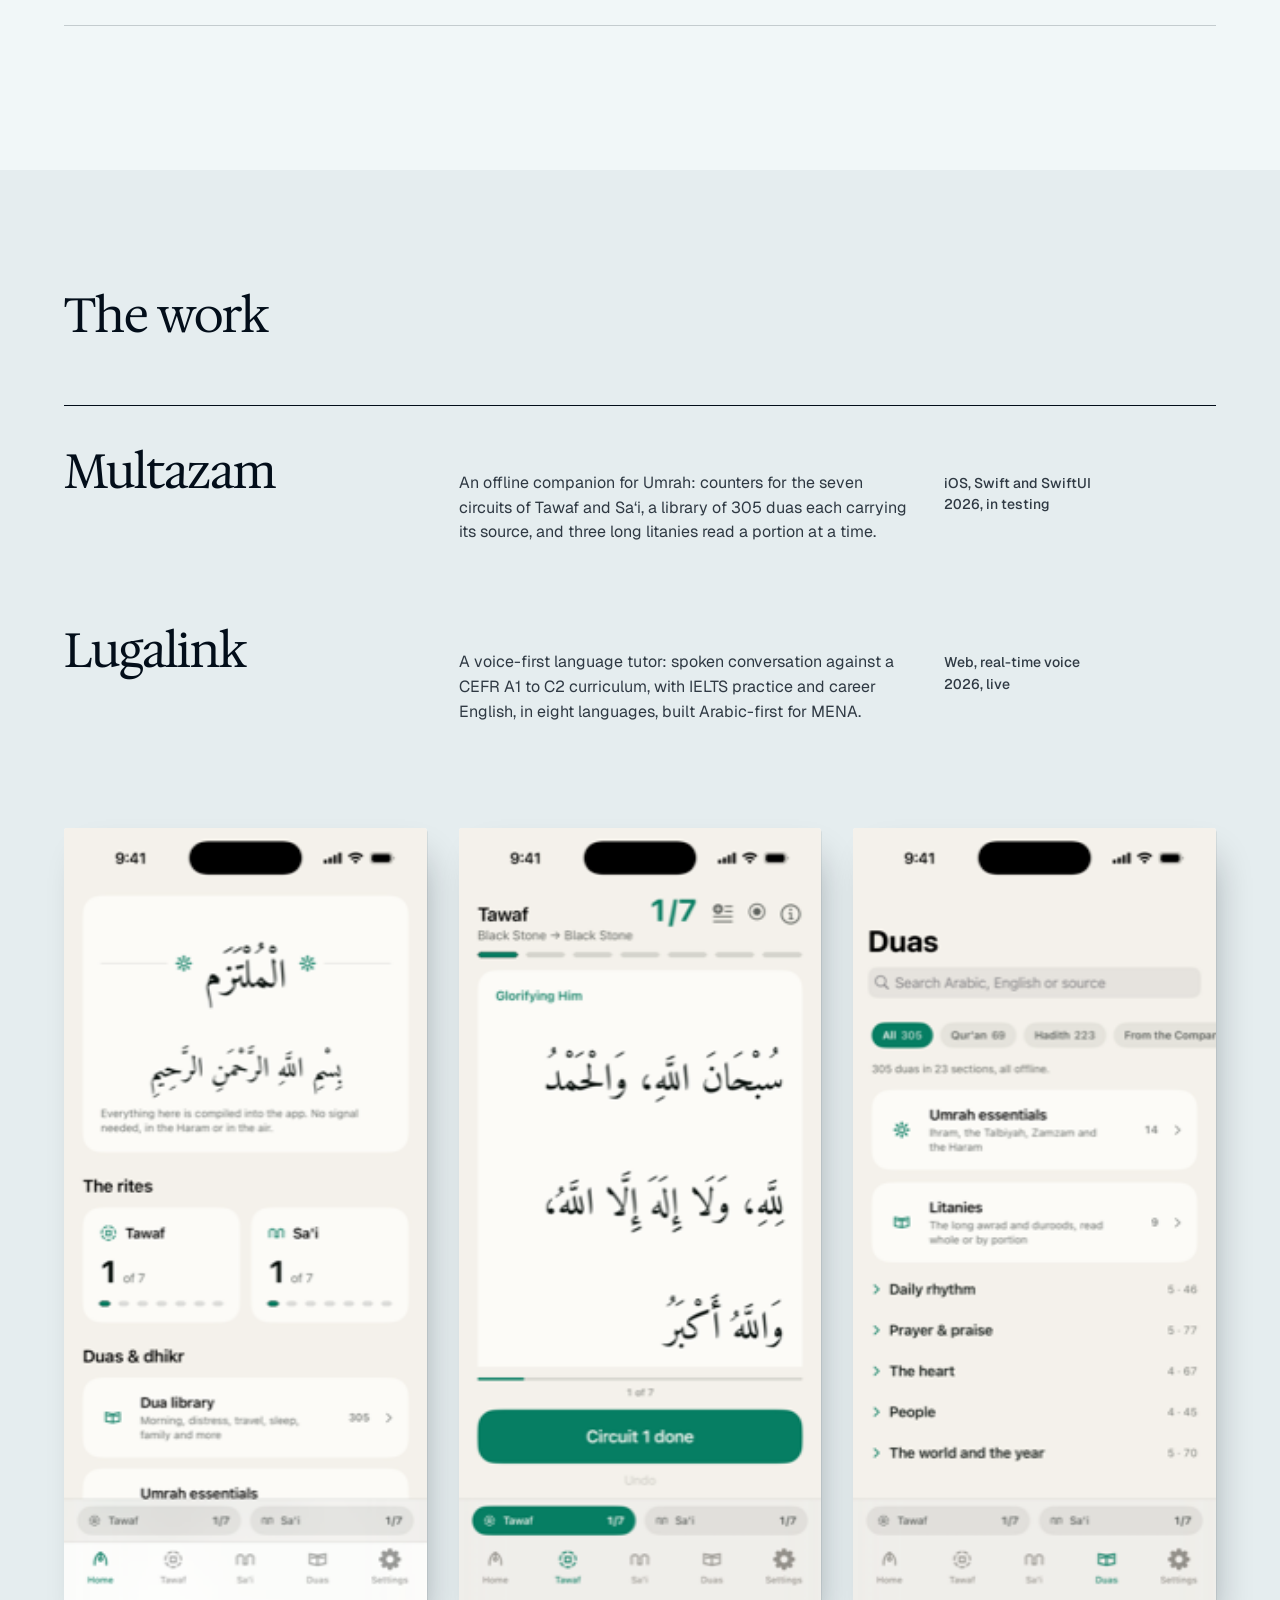
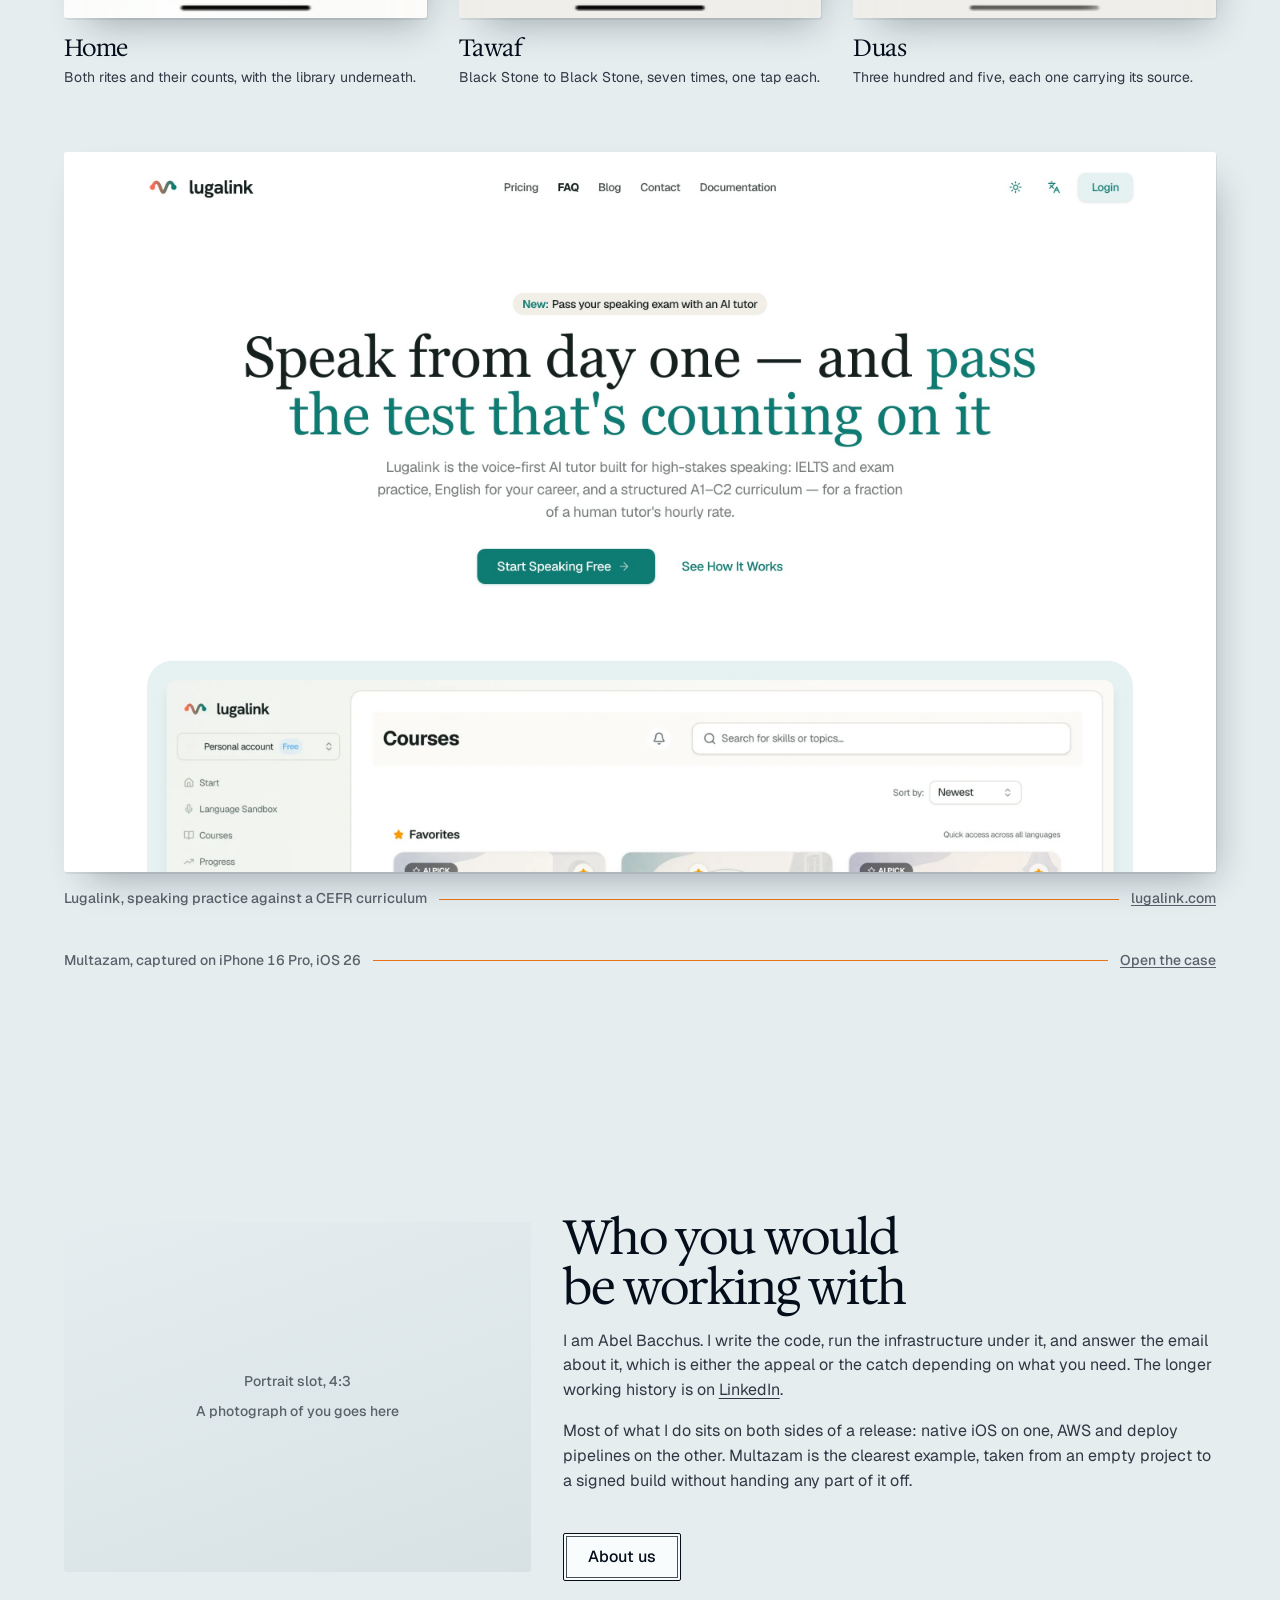
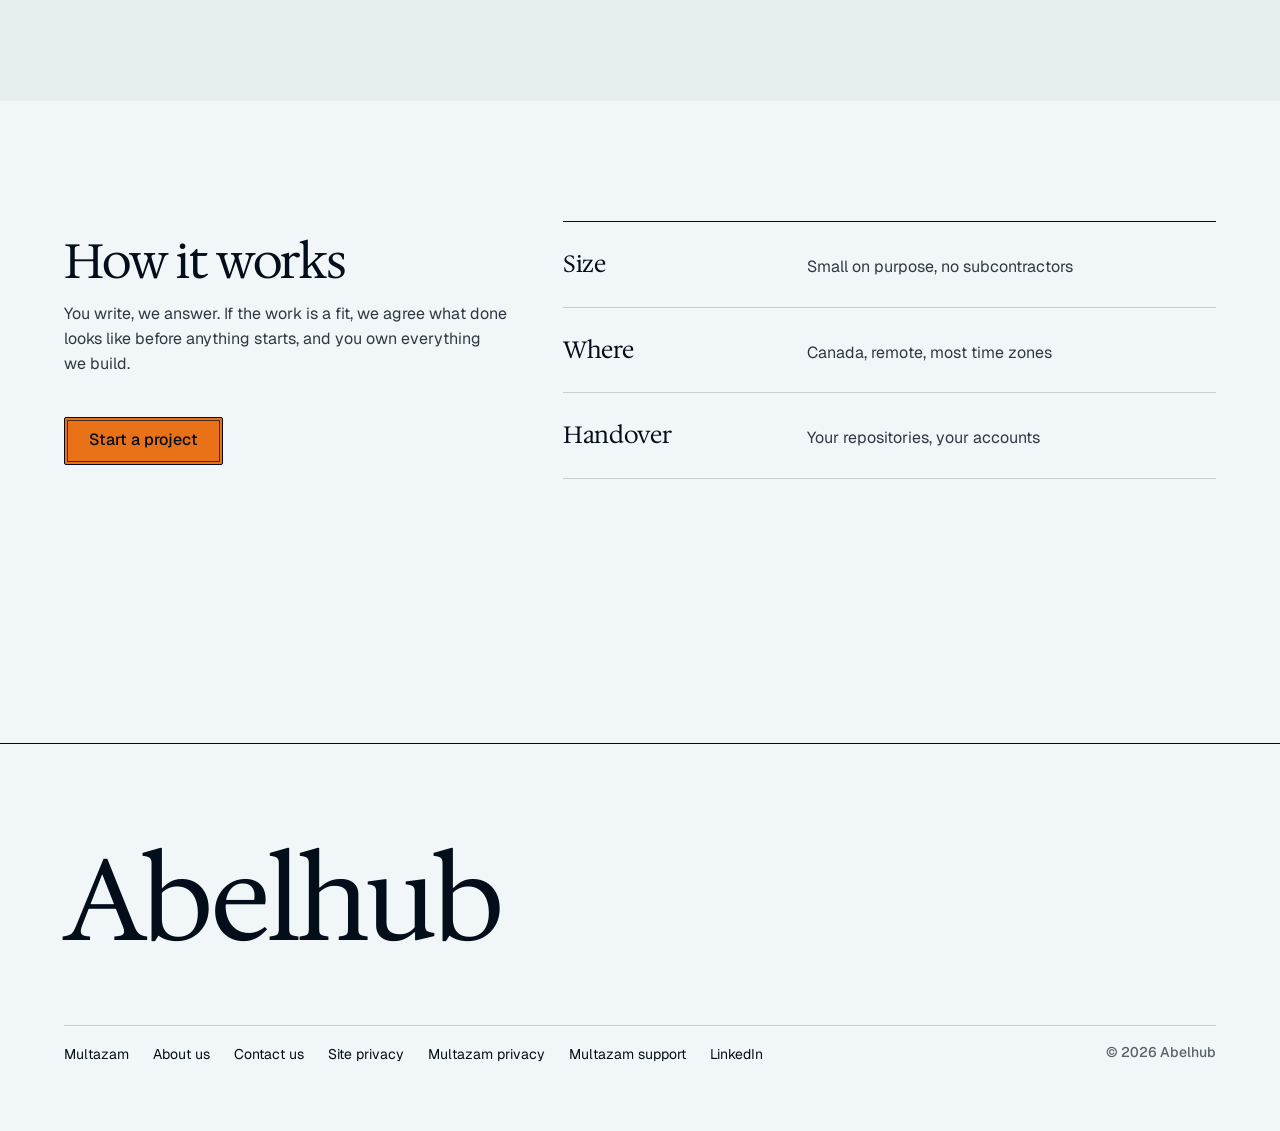
==== commit c8262a57: "Recapture Lugalink at twice the resolution The pane capture was 800x500 and went soft beside the pho" ====
--- a/index.html
+++ b/index.html
@@ -119,7 +119,7 @@
 
 
       <figure style="margin: var(--space-2xl) 0 0;">
-        <div class="shot crop crop--wide"><img src="./assets/lugalink-home.jpg" alt="The Lugalink home page: a voice-first AI language tutor, with the course list below the headline." width="800" height="500" loading="lazy"></div>
+        <div class="shot crop crop--wide"><img src="./assets/lugalink-home.jpg" alt="The Lugalink home page: a voice-first AI language tutor, with the course list below the headline." width="2880" height="1800" loading="lazy"></div>
         <figcaption class="label rule-read" style="margin-top: var(--space-md);">
           <span>Lugalink, speaking practice against a CEFR curriculum</span><span class="guide" aria-hidden="true"></span><a href="https://lugalink.com">lugalink.com</a>
         </figcaption>
